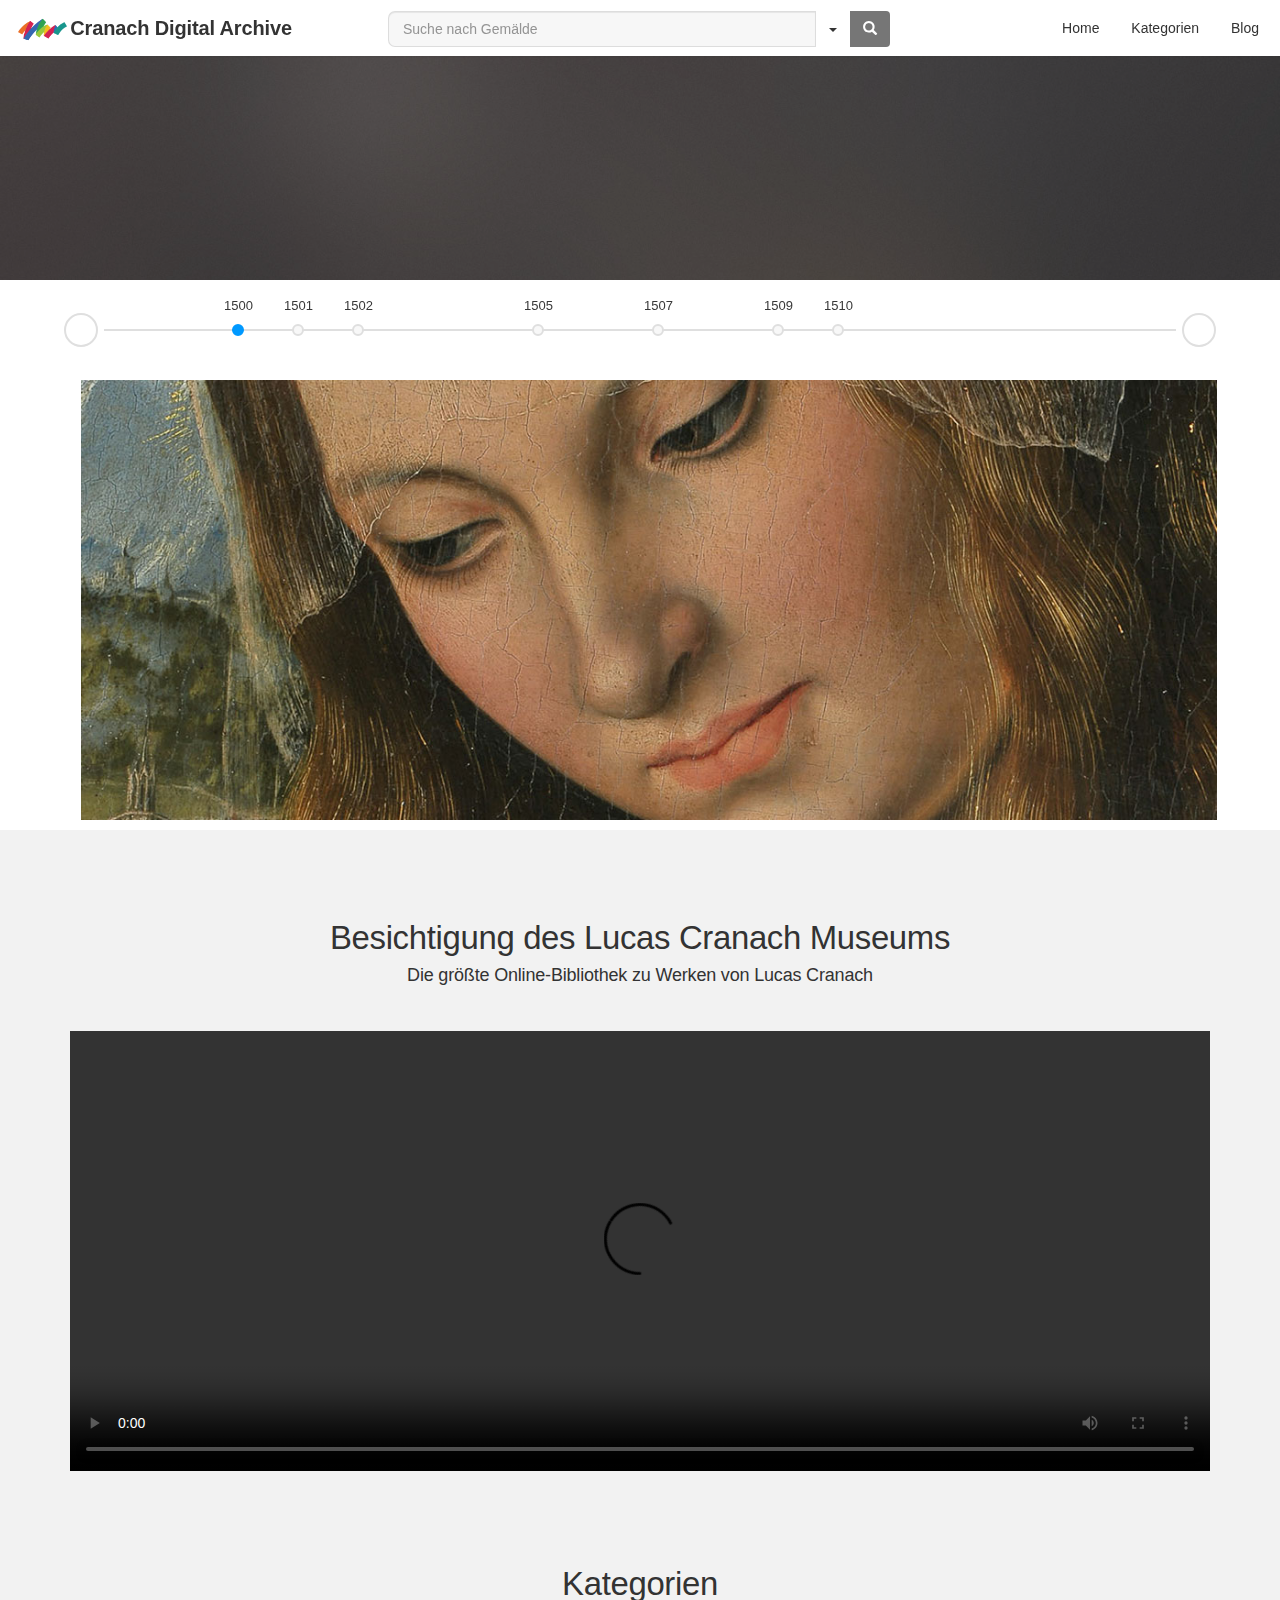
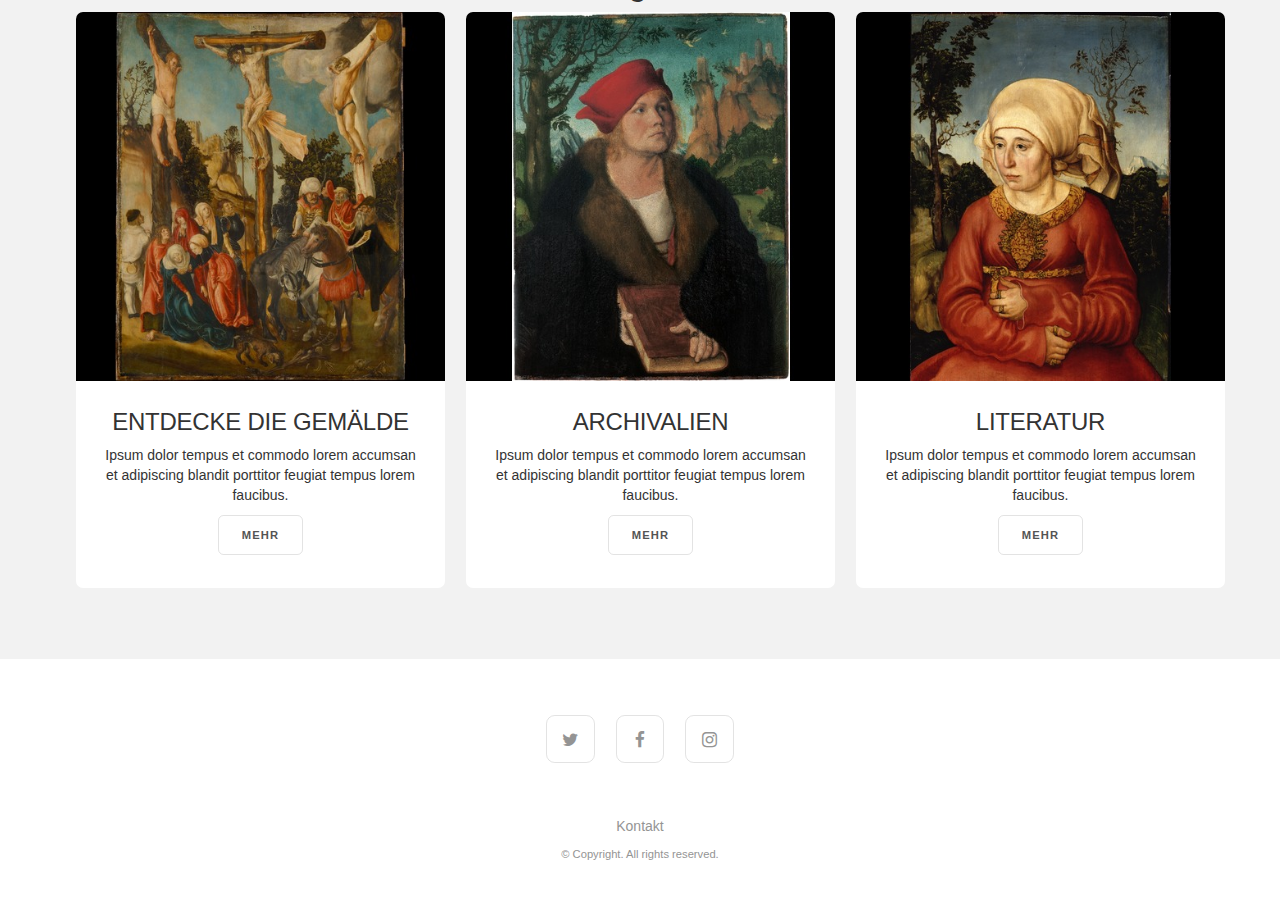
==== index.html @ 90b9a677 "fixed search" ====
<!DOCTYPE HTML>
<html>
	<head>
		<link rel="icon" href="images/favicon.ico">
		<title>'Lucas Cranach</title>
		<meta http-equiv="content-type" content="text/html; charset=utf-8" />
		<meta name="description" content="" />
		<meta name="keywords" content="" />
		<!--[if lte IE 8]><script src="css/ie/html5shiv.js"></script><![endif]-->
		<script src="js/jquery.min.js"></script>
		<script src="js/jquery.dropotron.min.js"></script>
		<script src="js/jquery.scrollgress.min.js"></script>
		<script src="js/jquery.scrolly.min.js"></script>
		<script src="js/jquery.slidertron.min.js"></script>
		<script src="js/skel.min.js"></script>
		<script src="js/skel-layers.min.js"></script>
		<script src="js/init.js"></script>
		<noscript>
			<link rel="stylesheet" href="css/skel.css" />
			<link rel="stylesheet" href="css/style.css" />
			<link rel="stylesheet" href="css/style-xlarge.css" />
		</noscript>
		<link rel="stylesheet" href="https://cdnjs.cloudflare.com/ajax/libs/font-awesome/4.7.0/css/font-awesome.min.css">
		<!--[if lte IE 9]><link rel="stylesheet" href="css/ie/v9.css" /><![endif]-->
		<!--[if lte IE 8]><link rel="stylesheet" href="css/ie/v8.css" /><![endif]-->

		<!-- STYLE Drop Down -->
		<link rel="stylesheet" type="text/css" href="https://maxcdn.bootstrapcdn.com/bootstrap/3.3.0/css/bootstrap.min.css">
		<script type="text/javascript" src="https://code.jquery.com/jquery-1.10.2.min.js"></script>
		<script src="https://maxcdn.bootstrapcdn.com/bootstrap/3.3.0/js/bootstrap.min.js" type="text/javascript"></script>
		<style type="text/css">
			.form-horizontal .form-group {
			    margin-right: -10px;
			    margin-left: -10px;
			}
			.btn-primary {
			    color: #fff;
			    background-color: #767676;
			    border-color: #636363;
			}
			.btn-primary:hover, .btn-primary:focus, .btn-primary.focus, .btn-primary:active, .btn-primary.active, .open>.dropdown-toggle.btn-primary {
			    color: #fff;
			    background-color: #595959;
			    border-color: #4a4a4a;
			}
			.btn {
			    display: inline-block;
			    padding: 7px 12px;
			    margin-bottom: 0;
			    font-size: 14px;
			    font-weight: 400;
			    line-height: 1.42857143;
			    text-align: center;
			    white-space: nowrap;
			    vertical-align: middle;
			    -ms-touch-action: manipulation;
			    touch-action: manipulation;
			    cursor: pointer;
			    -webkit-user-select: none;
			    -moz-user-select: none;
			    -ms-user-select: none;
			    user-select: none;
			    background-image: none;
			    border: 1px solid transparent;
			    border-radius: 4px;
			}
		</style>
		<!-- STYLE Drop Down -->
	</head>
	<body class="landing">

		<!-- Header -->
			<header id="header" class="alt skel-layers-fixed">

				<h1>
					<img src="images/android-chrome-192x192.png" style="width: 49px;margin-top: -4px;">
					<a href="index.html" style="font-size: 20px;font-weight: bold;font-family: inherit;">Cranach Digital Archive</a>
				</h1>
				<nav id="nav">
					<ul>
						<li><a href="index.html">Home</a></li>
						<li><a href="index.html#three">Kategorien</a></li>
						<li><a target="_blank" href="http://lucascranach.org/index.php/lucas-cranach">Blog</a></li>
					</ul>
				</nav>
				<div class="input-group" id="adv-search">
	                <input type="text" class="form-control" style="margin: 11px -2px;" placeholder="Suche nach Gemälde" />
	                <div class="input-group-btn">
	                    <div class="btn-group" role="group">
	                        <div class="dropdown dropdown-lg">
	                            <button type="button" class="btn btn-default dropdown-toggle" data-toggle="dropdown" aria-expanded="false"><span class="caret"></span></button>
	                            <div class="dropdown-menu dropdown-menu-right" role="menu">
	                            	<h4>Such Optionnen</h4>
	                            	<form class="form-horizontal" id="suche_option" role="form">
		                            	<div class="col-md-6">
			                                  <div class="form-group">
			                                    <label for="contain">Schlusselwörter</label>
			                                    <input class="form-control" id="keywords" type="text" style="border-radius: 0px;" />
			                                  </div>
			                                  <div class="form-group">
			                                    <label for="filter">Kunstler</label>
			                                    <select class="form-control" id="kunstler" style="border-radius: 0px;">
			                                    	<option value="none">-</option>
			                                        <option value="Lucas Cranach der Ältere">Lucas Cranach der Ältere</option>
			                                        <option value="Hans Cranach">Hans Cranach</option>
			                                        <option value="Lucas Cranach Der Jüngere">Lucas Cranach Der Jüngere</option>
			                                    </select>
			                                  </div>
			                                  <div class="form-group">
			                                    <label for="filter">Ort</label>
			                                    <select class="form-control" id="ort" style="border-radius: 0px;">
			                                    	<option value="none">-</option>
			                                        <option value="Winterthur">Winterthur</option>
			                                    </select>
			                                  </div>
		                            	</div>
		                            	<div class="col-md-6">
			                                  <div class="form-group">
			                                    <label for="filter">Art der Kunst</label>
			                                    <select class="form-control" id="art" style="border-radius: 0px;">
			                                    	<option value="none">-</option>
			                                        <option value="Gemälde">Gemälde</option>
			                                        <option value="Archivalien">Archivalien</option>
			                                    </select>
			                                  </div>
			                                  <div class="form-group">
			                                    <label for="filter">Datierung</label>
			                                    <select id="datierung" class="form-control" style="border-radius: 0px;">
			                                    	<option value="none">-</option>
			                                        <option value="1500">1500</option>
			                                        <option value="1501">1501</option>
			                                        <option value="1502">1502</option>
			                                        <option value="1505">1505</option>
			                                        <option value="1507">1507</option>
			                                        <option value="1507">1509</option>
			                                        <option value="1507">1510</option>
			                                        <option value="1507">1520</option>
			                                    </select>
			                                  </div>
			                                  <div class="form-group">
			                                    <label for="filter">Sortieren</label>
			                                    <select class="form-control" id="sortieren" style="border-radius: 0px;">
			                                    	<option value="none">-</option>
			                                        <option value="A-Z">A-Z</option>
			                                        <option value="Z-A">Z-A</option>
			                                    </select>
			                                  </div>
			                                  <button type="submit" class="btn btn-primary" style="float: right;">Suchen</button>
		                            	</div>
	                            	</form>
	                            </div>
	                        </div>
	                        <button type="button" onclick="search()"s class="btn btn-primary" style="height: 36.5px;margin: auto;"><span class="glyphicon glyphicon-search" aria-hidden="true"></span></button>
	                    </div>
	                </div>
	            </div>
			</header>

		<!-- Banner -->
			<section id="banner">
			</section>


			<section class="cd-horizontal-timeline">
				<div class="timeline">
					<div class="events-wrapper">
						<div class="events">
							<ol>
								<li><a href="#0" data-date="1/1/1500" class="selected">1500</a></li>
								<li><a href="#0" data-date="1/1/1501">1501</a></li>
								<li><a href="#0" data-date="1/1/1502">1502</a></li>
								<li><a href="#0" data-date="1/1/1505">1505</a></li>
								<li><a href="#0" data-date="1/1/1507">1507</a></li>
								<li><a href="#0" data-date="1/1/1509">1509</a></li>
								<li><a href="#0" data-date="1/1/1510">1510</a></li>
								<li><a href="#0" data-date="1/1/1520">1520</a></li>
								
								
							</ol>

							<span class="filling-line" aria-hidden="true"></span>
						</div> <!-- .events -->
					</div> <!-- .events-wrapper -->
						
					<ul class="cd-timeline-navigation">
						<li><a href="#0" class="prev inactive">Prev</a></li>
						<li><a href="#0" class="next">Next</a></li>
					</ul> <!-- .cd-timeline-navigation -->
				</div> <!-- .timeline -->

				<div class="events-content">
					<ol>
						<li class="selected" data-date="1/1/1500">
							<img src="images/s1.jpg">
						</li>

						<li data-date="1/1/1501">
							<img src="images/s2.jpg">
						</li>

						<li data-date="1/1/1502">
							<img src="images/s3.jpg">
						</li>

						<li data-date="1/1/1505">
							<img src="images/s4.jpg">
						</li>

						<li data-date="1/1/1507">
							<img src="images/s5.jpg">
						</li>

						<li data-date="1/1/1509">
							<img src="images/s6.jpg">
						</li>

						<li data-date="1/1/1510">
							<img src="images/s7.jpg">
						</li>

						<li data-date="1/1/1520">
							<img src="images/s2.jpg">
						</li>

						
					</ol>
				</div> <!-- .events-content -->
			</section>

		<!-- One -->
			<section id="one" class="wrapper style1">
				<div class="container">
					<header class="major">
						<h2>Besichtigung des Lucas Cranach Museums</h2>
						<h4 style="margin-bottom: 45px;">Die größte Online-Bibliothek zu Werken von Lucas Cranach</h4>
					</header>

					<video width="100%" height="440" controls>
					  <source src="http://lucascranach.org/application/files/5015/2207/5888/GLSD160501_001_CranachCDA_01S_MP4-low.mp4" type="video/mp4">
					Your browser does not support the video tag.
					</video>
				</div>
			</section>
			
		<!-- Three -->
			<section id="three" class="wrapper style1">
				<div class="container">
					<header class="major">
						<h2>Kategorien</h2>
					</header>
					<div class="row">
						<div class="4u 6u(2) 12u$(3)">
							<article class="box post">
								<a href="#" class="image fit"><img src="images/cranach-8.jpg" alt="" /></a>
								<h3>ENTDECKE DIE GEMÄLDE</h3>
								<p>Ipsum dolor tempus et commodo lorem accumsan et adipiscing blandit porttitor feugiat tempus lorem faucibus.</p>
								<ul class="actions">
									<li><a href="#" class="button">Mehr</a></li>
								</ul>
							</article>
						</div>
						<div class="4u 6u$(2) 12u$(3)">
							<article class="box post">
								<a href="#" class="image fit"><img src="images/cranach-6.jpg" alt="" /></a>
								<h3>ARCHIVALIEN</h3>
								<p>Ipsum dolor tempus et commodo lorem accumsan et adipiscing blandit porttitor feugiat tempus lorem faucibus.</p>
								<ul class="actions">
									<li><a href="#" class="button">Mehr</a></li>
								</ul>
							</article>
						</div>
						<div class="4u$ 6u(2) 12u$(3)">
							<article class="box post">
								<a href="#" class="image fit"><img src="images/cranach-9.jpg" alt="" /></a>
								<h3>LITERATUR</h3>
								<p>Ipsum dolor tempus et commodo lorem accumsan et adipiscing blandit porttitor feugiat tempus lorem faucibus.</p>
								<ul class="actions">
									<li><a href="#" class="button">Mehr</a></li>
								</ul>
							</article>
						</div>
					</div>
				</div>
			</section>

		<!-- Footer -->
			<footer id="footer">
				<ul class="icons">
					<li><a href="https://twitter.com/lucasCranach5/media" target="_blank"  class="icon fa-twitter"><span class="label">Twitter</span></a></li>
					<li><a href="https://www.facebook.com/Lucas-Cranach-49018502717/" target="_blank" class="icon fa-facebook"><span class="label">Facebook</span></a></li>
					<li><a href="https://www.instagram.com/explore/tags/lucascranach/" class="icon fa-instagram" target="_blank"><span class="label">Instagram</span></a></li>
				</ul>
				<ul class="menu">
					<li><a href="#">Kontakt</a></li>
				</ul>
				<span class="copyright">
					&copy; Copyright. All rights reserved.
				</span>
			</footer>

	</body>
	<script type="text/javascript" src="js/drop_down.js"></script>
	<script type="text/javascript">
		$( "#suche_option" ).submit(function( event ) {
		  var keywords = $("#keywords").val();
		  var kunstler = $('#kunstler').val();
		  var ort = $("#ort").val();
		  var art = $("#art").val();
		  var date = $("#datierung").val();
		  var sort = $("#sortieren").val();

		  if(keywords == "" && kunstler == "none" && ort == "none" && art  == "none" && date  == "none" && sort  == "none"){
		  	alert("Bitte geben Sie mindestens ein Kriterium für Ihre Suche an")
		  }else if(date  != "none"){
		  	document.location.href="/lucas_cranach_Projekt1/result.html?a="+date;
		  }else if(keywords != ""){
		  	document.location.href="/lucas_cranach_Projekt1/result.html?a=1505";
		  }else if(kunstler != "none"){
		  	document.location.href="/lucas_cranach_Projekt1/result.html?a=1502";
		  }else if(ort != "none"){
		  	document.location.href="/lucas_cranach_Projekt1/result.html?a=1510";
		  }else if(art != "none"){
		  	document.location.href="/lucas_cranach_Projekt1/result.html?a=1509";
		  }else if(sort != "none"){
		  	document.location.href="/lucas_cranach_Projekt1/result.html?a=1500";
		  }
		  console.log(keywords, kunstler, ort, art, date, sort)
		  
		  event.preventDefault();
		});
		function search(){
			console.log("search")
			document.location.href="/lucas_cranach_Projekt1/result.html?a=1505";
		}
	</script>
</html>
---- css/skel.css ----
/* Resets (http://meyerweb.com/eric/tools/css/reset/ | v2.0 | 20110126 | License: none (public domain)) */

	html,body,div,span,applet,object,iframe,h1,h2,h3,h4,h5,h6,p,blockquote,pre,a,abbr,acronym,address,big,cite,code,del,dfn,em,img,ins,kbd,q,s,samp,small,strike,strong,sub,sup,tt,var,b,u,i,center,dl,dt,dd,ol,ul,li,fieldset,form,label,legend,table,caption,tbody,tfoot,thead,tr,th,td,article,aside,canvas,details,embed,figure,figcaption,footer,header,hgroup,menu,nav,output,ruby,section,summary,time,mark,audio,video{margin:0;padding:0;border:0;font-size:100%;font:inherit;vertical-align:baseline;}article,aside,details,figcaption,figure,footer,header,hgroup,menu,nav,section{display:block;}body{line-height:1;}ol,ul{list-style:none;}blockquote,q{quotes:none;}blockquote:before,blockquote:after,q:before,q:after{content:'';content:none;}table{border-collapse:collapse;border-spacing:0;}body{-webkit-text-size-adjust:none}

/* Box Model */

	*, *:before, *:after {
		-moz-box-sizing: border-box;
		-webkit-box-sizing: border-box;
		box-sizing: border-box;
	}

/* Container */

	body {
		/* min-width: (containers) */
		min-width: 1200px;
	}

	.container {
		margin-left: auto;
		margin-right: auto;
		
		/* width: (containers) */
		width: 1200px;
	}

	/* Modifiers */

		/* 125% */
			.container.\31 25\25 {
				width: 100%;
				
				/* max-width: (containers * 1.25) */
				max-width: 1500px;

				/* min-width: (containers) */
				min-width: 1200px;
			}

		/* 75% */
			.container.\37 5\25 {
				
				/* width: (containers * 0.75) */
				width: 900px;

			}

		/* 50% */
			.container.\35 0\25 {
				
				/* width: (containers * 0.50) */
				width: 600px;

			}

		/* 25% */
			.container.\32 5\25 {
				
				/* width: (containers * 0.25) */
				width: 300px;

			}

/* Grid */

	.row {
		border-bottom: solid 1px transparent;
	}
	
	.row > * {
		float: left;
	}
	
	.row:after, .row:before {
		content: '';
		display: block;
		clear: both;
		height: 0;
	}
	
	.row.uniform > * > :first-child {
		margin-top: 0;
	}
	
	.row.uniform > * > :last-child {
		margin-bottom: 0;
	}

	/* Gutters */

		/* Normal */
		
			.row > * {
				/* padding: (gutters.horizontal) 0 0 (gutters.vertical) */
				padding: 0 0 0 2em;
			}

			.row {
				/* margin: -(gutters.horizontal) 0 0 -(gutters.vertical) */
				margin: 0 0 0 -2em;
			}
			
			.row.uniform > * {
				/* padding: (gutters.vertical) 0 0 (gutters.vertical) */
				padding: 2em 0 0 2em;
			}

			.row.uniform {
				/* margin: -(gutters.vertical) 0 0 -(gutters.vertical) */
				margin: -2em 0 0 -2em;
			}
			
		/* 200% */
		
			.row.\32 00\25 > * {
				/* padding: (gutters.horizontal) 0 0 (gutters.vertical) */
				padding: 0 0 0 4em;
			}

			.row.\32 00\25 {
				/* margin: -(gutters.horizontal) 0 0 -(gutters.vertical) */
				margin: 0 0 0 -4em;
			}

			.row.uniform.\32 00\25 > * {
				/* padding: (gutters.vertical) 0 0 (gutters.vertical) */
				padding: 4em 0 0 4em;
			}

			.row.uniform.\32 00\25 {
				/* margin: -(gutters.vertical) 0 0 -(gutters.vertical) */
				margin: -4em 0 0 -4em;
			}

		/* 150% */
		
			.row.\31 50\25 > * {
				/* padding: (gutters.horizontal) 0 0 (gutters.vertical) */
				padding: 0 0 0 1.5em;
			}

			.row.\31 50\25 {
				/* margin: -(gutters.horizontal) 0 0 -(gutters.vertical) */
				margin: 0 0 0 -1.5em;
			}

			.row.uniform.\31 50\25 > * {
				/* padding: (gutters.vertical) 0 0 (gutters.vertical) */
				padding: 1.5em 0 0 1.5em;
			}

			.row.uniform.\31 50\25 {
				/* margin: -(gutters.vertical) 0 0 -(gutters.vertical) */
				margin: -1.5em 0 0 -1.5em;
			}

		/* 50% */
		
			.row.\35 0\25 > * {
				/* padding: (gutters.horizontal) 0 0 (gutters.vertical) */
				padding: 0 0 0 1em;
			}

			.row.\35 0\25 {
				/* margin: -(gutters.horizontal) 0 0 -(gutters.vertical) */
				margin: 0 0 0 -1em;
			}

			.row.uniform.\35 0\25 > * {
				/* padding: (gutters.vertical) 0 0 (gutters.vertical) */
				padding: 1em 0 0 1em;
			}

			.row.uniform.\35 0\25 {
				/* margin: -(gutters.vertical) 0 0 -(gutters.vertical) */
				margin: -1em 0 0 -1em;
			}

		/* 25% */
		
			.row.\32 5\25 > * {
				/* padding: (gutters.horizontal) 0 0 (gutters.vertical) */
				padding: 0 0 0 0.5em;
			}

			.row.\32 5\25 {
				/* margin: -(gutters.horizontal) 0 0 -(gutters.vertical) */
				margin: 0 0 0 -0.5em;
			}

			.row.uniform.\32 5\25 > * {
				/* padding: (gutters.vertical) 0 0 (gutters.vertical) */
				padding: 0.5em 0 0 0.5em;
			}

			.row.uniform.\32 5\25 {
				/* margin: -(gutters.vertical) 0 0 -(gutters.vertical) */
				margin: -0.5em 0 0 -0.5em;
			}

		/* 0% */
		
			.row.\30 \25 > * {
				/* padding: (gutters.horizontal) 0 0 (gutters.vertical) */
				padding: 0;
			}

			.row.\30 \25 {
				/* margin: -(gutters.horizontal) 0 0 -(gutters.vertical) */
				margin: 0;
			}

	/* Cells */

		.\31 2u, .\31 2u\24, .\31 2u\28 1\29, .\31 2u\24\28 1\29 { width: 100%; clear: none; }
		.\31 1u, .\31 1u\24, .\31 1u\28 1\29, .\31 1u\24\28 1\29 { width: 91.6666666667%; clear: none; }
		.\31 0u, .\31 0u\24, .\31 0u\28 1\29, .\31 0u\24\28 1\29 { width: 83.3333333333%; clear: none; }
		.\39 u, .\39 u\24, .\39 u\28 1\29, .\39 u\24\28 1\29 { width: 75%; clear: none; }
		.\38 u, .\38 u\24, .\38 u\28 1\29, .\38 u\24\28 1\29 { width: 66.6666666667%; clear: none; }
		.\37 u, .\37 u\24, .\37 u\28 1\29, .\37 u\24\28 1\29 { width: 58.3333333333%; clear: none; }
		.\36 u, .\36 u\24, .\36 u\28 1\29, .\36 u\24\28 1\29 { width: 50%; clear: none; }
		.\35 u, .\35 u\24, .\35 u\28 1\29, .\35 u\24\28 1\29 { width: 41.6666666667%; clear: none; }
		.\34 u, .\34 u\24, .\34 u\28 1\29, .\34 u\24\28 1\29 { width: 33.3333333333%; clear: none; }
		.\33 u, .\33 u\24, .\33 u\28 1\29, .\33 u\24\28 1\29 { width: 25%; clear: none; }
		.\32 u, .\32 u\24, .\32 u\28 1\29, .\32 u\24\28 1\29 { width: 16.6666666667%; clear: none; }
		.\31 u, .\31 u\24, .\31 u\28 1\29, .\31 u\24\28 1\29 { width: 8.3333333333%; clear: none; }

		.\31 2u\24 + *, .\31 2u\24\28 1\29 + *,
		.\31 1u\24 + *, .\31 1u\24\28 1\29 + *,
		.\31 0u\24 + *, .\31 0u\24\28 1\29 + *,
		.\39 u\24 + *, .\39 u\24\28 1\29 + *,
		.\38 u\24 + *, .\38 u\24\28 1\29 + *,
		.\37 u\24 + *, .\37 u\24\28 1\29 + *,
		.\36 u\24 + *, .\36 u\24\28 1\29 + *,
		.\35 u\24 + *, .\35 u\24\28 1\29 + *,
		.\34 u\24 + *, .\34 u\24\28 1\29 + *,
		.\33 u\24 + *, .\33 u\24\28 1\29 + *,
		.\32 u\24 + *, .\32 u\24\28 1\29 + *,
		.\31 u\24  + *,  .\31 u\24\28 1\29 + * {
			clear: left;
		}
			
		.\-11u { margin-left: 91.6666666667% }
		.\-10u { margin-left: 83.3333333333% }
		.\-9u { margin-left: 75% }
		.\-8u { margin-left: 66.6666666667% }
		.\-7u { margin-left: 58.3333333333% }
		.\-6u { margin-left: 50% }
		.\-5u { margin-left: 41.6666666667% }
		.\-4u { margin-left: 33.3333333333% }
		.\-3u { margin-left: 25% }
		.\-2u { margin-left: 16.6666666667% }
		.\-1u { margin-left: 8.3333333333% }
---- css/style.css ----
@import url(font-awesome.min.css);
@import url("http://fonts.googleapis.com/css?family=Lato:300,700");

/*
	Drift by Pixelarity
	pixelarity.com @pixelarity
	License: pixelarity.com/license
*/

/* Basic */

	body {
		background: #fff;
	}

		body.is-loading * {
			-moz-animation: none !important;
			-webkit-animation: none !important;
			-o-animation: none !important;
			-ms-animation: none !important;
			animation: none !important;
			-moz-transition: none !important;
			-webkit-transition: none !important;
			-o-transition: none !important;
			-ms-transition: none !important;
			transition: none !important;
		}

	body, input, select, textarea {
		color: #646464;
		font-family: "Lato", Helvetica, sans-serif;
		font-size: 15pt;
		font-weight: 300;
		line-height: 1.75em;
	}

	a {
		-moz-transition: color 0.2s ease-in-out, border-color 0.2s ease-in-out;
		-webkit-transition: color 0.2s ease-in-out, border-color 0.2s ease-in-out;
		-o-transition: color 0.2s ease-in-out, border-color 0.2s ease-in-out;
		-ms-transition: color 0.2s ease-in-out, border-color 0.2s ease-in-out;
		transition: color 0.2s ease-in-out, border-color 0.2s ease-in-out;
		color: #e0555a;
		text-decoration: none;
	}

		a:hover {
			text-decoration: none;
			color: #e0555a !important;
			border-bottom-color: transparent;
		}

	strong, b {
		color: #545454;
		font-weight: 700;
	}

	em, i {
		font-style: italic;
	}

	p {
		margin: 0 0 2em 0;
	}

	h1, h2, h3, h4, h5, h6 {
		color: #545454;
		font-weight: 700;
		line-height: 1em;
		margin: 0 0 1em 0;
		letter-spacing: -0.01em;
	}

		h1 a, h2 a, h3 a, h4 a, h5 a, h6 a {
			color: inherit;
			text-decoration: none;
		}

	h2 {
		font-size: 1.75em;
		line-height: 1.5em;
	}

	h3 {
		font-size: 1.25em;
		line-height: 1.5em;
	}

	h4 {
		font-size: 1.1em;
		line-height: 1.5em;
	}

	h5 {
		font-size: 0.9em;
		line-height: 1.5em;
	}

	h6 {
		font-size: 0.7em;
		line-height: 1.5em;
	}

	sub {
		font-size: 0.8em;
		position: relative;
		top: 0.5em;
	}

	sup {
		font-size: 0.8em;
		position: relative;
		top: -0.5em;
	}

	hr {
		border: 0;
		border-bottom: solid 1px rgba(144, 144, 144, 0.25);
		margin: 2em 0;
	}

		hr.major {
			margin: 3em 0;
		}

	blockquote {
		border-left: solid 4px rgba(144, 144, 144, 0.25);
		font-style: italic;
		margin: 0 0 2em 0;
		padding: 0.5em 0 0.5em 2em;
	}

	code {
		background: rgba(144, 144, 144, 0.075);
		border-radius: 0.5em;
		border: solid 1px rgba(144, 144, 144, 0.25);
		font-family: "Courier New", monospace;
		font-size: 0.9em;
		margin: 0 0.25em;
		padding: 0.25em 0.65em;
	}

	pre {
		-webkit-overflow-scrolling: touch;
		font-family: "Courier New", monospace;
		font-size: 0.9em;
		margin: 0 0 2em 0;
	}

		pre code {
			display: block;
			line-height: 1.75em;
			padding: 1em 1.5em;
			overflow-x: auto;
		}

	.align-left {
		text-align: left;
	}

	.align-center {
		text-align: center;
	}

	.align-right {
		text-align: right;
	}

/* Section/Article */

	section.special, article.special {
		text-align: center;
	}

	header p {
		color: #949494;
		position: relative;
		margin: 0 0 1.5em 0;
	}

	header h2 + p {
		font-size: 1.25em;
		margin-top: -1em;
		line-height: 1.75em;
	}

	header h3 + p {
		font-size: 1.1em;
		margin-top: -0.85em;
		line-height: 1.5em;
	}

	header h4 + p,
	header h5 + p,
	header h6 + p {
		font-size: 0.9em;
		margin-top: -0.75em;
		line-height: 1.5em;
	}

	header.major {
		text-align: center;
	}

		header.major h2 {
			font-size: 2.35em;
		}

		header.major p {
			margin: -1em 0 3.5em 0;
		}

/* Form */

	form {
		margin: 0 0 2em 0;
	}

	label {
		color: #545454;
		display: block;
		font-size: 0.9em;
		font-weight: 700;
		margin: 0 0 1em 0;
	}

	input[type="text"],
	input[type="password"],
	input[type="email"],
	select,
	textarea {
		-moz-appearance: none;
		-webkit-appearance: none;
		-o-appearance: none;
		-ms-appearance: none;
		appearance: none;
		background: rgba(144, 144, 144, 0.075);
		border-radius: 0.5em;
		border: none;
		border: solid 1px rgba(144, 144, 144, 0.25);
		color: inherit;
		display: block;
		outline: 0;
		padding: 0 1em;
		text-decoration: none;
		width: 100%;
	}

		input[type="text"]:invalid,
		input[type="password"]:invalid,
		input[type="email"]:invalid,
		select:invalid,
		textarea:invalid {
			box-shadow: none;
		}

		input[type="text"]:focus,
		input[type="password"]:focus,
		input[type="email"]:focus,
		select:focus,
		textarea:focus {
			border-color: #e0555a;
			box-shadow: 0 0 0 1px #e0555a;
		}

	.select-wrapper {
		text-decoration: none;
		display: block;
		position: relative;
	}

		.select-wrapper:before {
			-moz-osx-font-smoothing: grayscale;
			-webkit-font-smoothing: antialiased;
			font-family: FontAwesome;
			font-style: normal;
			font-weight: normal;
			text-transform: none !important;
		}

		.select-wrapper:before {
			content: '\f078';
			color: rgba(144, 144, 144, 0.25);
			display: block;
			height: 2.75em;
			line-height: 2.75em;
			pointer-events: none;
			position: absolute;
			right: 0;
			text-align: center;
			top: 0;
			width: 2.75em;
		}

		.select-wrapper select::-ms-expand {
			display: none;
		}

	input[type="text"],
	input[type="password"],
	input[type="email"],
	select {
		height: 2.60em;
	}

	textarea {
		padding: 0.75em 1em;
	}

	input[type="checkbox"],
	input[type="radio"] {
		-moz-appearance: none;
		-webkit-appearance: none;
		-o-appearance: none;
		-ms-appearance: none;
		appearance: none;
		display: block;
		float: left;
		margin-right: -2em;
		opacity: 0;
		width: 1em;
		z-index: -1;
	}

		input[type="checkbox"] + label,
		input[type="radio"] + label {
			text-decoration: none;
			color: #646464;
			cursor: pointer;
			display: inline-block;
			font-size: 1em;
			font-weight: 300;
			padding-left: 2.4em;
			padding-right: 0.75em;
			position: relative;
		}

			input[type="checkbox"] + label:before,
			input[type="radio"] + label:before {
				-moz-osx-font-smoothing: grayscale;
				-webkit-font-smoothing: antialiased;
				font-family: FontAwesome;
				font-style: normal;
				font-weight: normal;
				text-transform: none !important;
			}

			input[type="checkbox"] + label:before,
			input[type="radio"] + label:before {
				background: rgba(144, 144, 144, 0.075);
				border-radius: 0.5em;
				border: solid 1px rgba(144, 144, 144, 0.25);
				content: '';
				display: inline-block;
				height: 1.65em;
				left: 0;
				line-height: 1.58125em;
				position: absolute;
				text-align: center;
				top: 0;
				width: 1.65em;
			}

		input[type="checkbox"]:checked + label:before,
		input[type="radio"]:checked + label:before {
			background: #494d53;
			border-color: #494d53;
			color: #ffffff;
			content: '\f00c';
		}

		input[type="checkbox"]:focus + label:before,
		input[type="radio"]:focus + label:before {
			border-color: #e0555a;
			box-shadow: 0 0 0 1px #e0555a;
		}

	input[type="checkbox"] + label:before {
		border-radius: 0.5em;
	}

	input[type="radio"] + label:before {
		border-radius: 100%;
	}

	::-webkit-input-placeholder {
		color: #949494 !important;
		opacity: 1.0;
	}

	:-moz-placeholder {
		color: #949494 !important;
		opacity: 1.0;
	}

	::-moz-placeholder {
		color: #949494 !important;
		opacity: 1.0;
	}

	:-ms-input-placeholder {
		color: #949494 !important;
		opacity: 1.0;
	}

	.formerize-placeholder {
		color: #949494 !important;
		opacity: 1.0;
	}

/* Box */

	.box {
		border-radius: 0.5em;
		border: solid 1px rgba(144, 144, 144, 0.25);
		margin-bottom: 2em;
		padding: 2em;
	}

		.box > :last-child,
		.box > :last-child > :last-child,
		.box > :last-child > :last-child > :last-child {
			margin-bottom: 0;
		}

		.box.alt {
			border: 0;
			border-radius: 0;
			padding: 0;
		}

		.box.post {
			margin-left: auto;
			margin-right: auto;
			text-align: center;
		}

			.box.post .image:first-child {
				border-bottom-left-radius: 0;
				border-bottom-right-radius: 0;
				margin: -2em 0 2em -2em;
				width: calc(100% + 4em);
			}

				.box.post .image:first-child img {
					border-bottom-left-radius: 0;
					border-bottom-right-radius: 0;
				}

/* Icon */

	.icon {
		text-decoration: none;
		border-bottom: none;
		position: relative;
	}

		.icon:before {
			-moz-osx-font-smoothing: grayscale;
			-webkit-font-smoothing: antialiased;
			font-family: FontAwesome;
			font-style: normal;
			font-weight: normal;
			text-transform: none !important;
		}

		.icon > .label {
			display: none;
		}

/* Image */

	.image {
		border-radius: 0.5em;
		border: 0;
		display: inline-block;
		position: relative;
	}

		.image img {
			position: relative;
			border-radius: 0.5em;
			display: block;
		}

		.image.left {
			float: left;
			padding: 0 1.5em 1em 0;
			top: 0.25em;
		}

		.image.right {
			float: right;
			padding: 0 0 1em 1.5em;
			top: 0.25em;
		}

		.image.left, .image.right {
			max-width: 40%;
		}

			.image.left img, .image.right img {
				width: 100%;
			}

		.image.fit {
			display: block;
			margin: 0 0 2em 0;
			width: 100%;
		}

			.image.fit img {
				display: block;
				width: 100%;
			}

/* List */

	ol {
		list-style: none;
		margin: 0 0 2em 0;
		padding-left: 1.25em;
	}

		ol li {
			padding-left: 0.25em;
		}

	ul {
		list-style: none;
		margin: 0 0 2em 0;
		padding-left: 1em;
	}

		ul li {
			padding-left: 0.5em;
		}

		ul.alt {
			list-style: none;
			padding-left: 0;
		}

			ul.alt li {
				border-top: solid 1px rgba(144, 144, 144, 0.25);
				padding: 0.5em 0;
			}

				ul.alt li:first-child {
					border-top: 0;
					padding-top: 0;
				}

		ul.icons {
			cursor: default;
			list-style: none;
			padding-left: 0;
		}

			ul.icons li {
				display: inline-block;
				padding: 0 1.25em 0 0;
			}

				ul.icons li:last-child {
					padding-right: 0 !important;
				}

				ul.icons li .icon {
					border-radius: 0.5em;
					border: solid 1px rgba(144, 144, 144, 0.25);
					color: #949494 !important;
					display: inline-block;
					font-size: 1.25em;
					height: 2.75em;
					line-height: 2.75em;
					text-align: center;
					width: 2.75em;
				}

				ul.icons li a.icon {
					-moz-transition: background-color 0.2s ease-in-out, color 0.2s ease-in-out;
					-webkit-transition: background-color 0.2s ease-in-out, color 0.2s ease-in-out;
					-o-transition: background-color 0.2s ease-in-out, color 0.2s ease-in-out;
					-ms-transition: background-color 0.2s ease-in-out, color 0.2s ease-in-out;
					transition: background-color 0.2s ease-in-out, color 0.2s ease-in-out;
				}

					ul.icons li a.icon:hover {
						background-color: rgba(144, 144, 144, 0.075);
					}

					ul.icons li a.icon:active {
						background-color: rgba(144, 144, 144, 0.2);
					}

		ul.actions {
			cursor: default;
			list-style: none;
			padding-left: 0;
		}

			ul.actions li {
				display: inline-block;
				padding: 0 1em 0 0;
				vertical-align: middle;
			}

				ul.actions li:last-child {
					padding-right: 0;
				}

			ul.actions.small li {
				padding: 0 0.5em 0 0;
			}

			ul.actions.vertical li {
				display: block;
				padding: 1em 0 0 0;
			}

				ul.actions.vertical li:first-child {
					padding-top: 0;
				}

				ul.actions.vertical li > * {
					margin-bottom: 0;
				}

			ul.actions.vertical.small li {
				padding: 0.5em 0 0 0;
			}

				ul.actions.vertical.small li:first-child {
					padding-top: 0;
				}

			ul.actions.fit {
				display: table;
				margin-left: -1em;
				padding: 0;
				table-layout: fixed;
				width: calc(100% + 1em);
			}

				ul.actions.fit li {
					display: table-cell;
					padding: 0 0 0 1em;
				}

					ul.actions.fit li > * {
						margin-bottom: 0;
					}

				ul.actions.fit.small {
					margin-left: -0.5em;
					width: calc(100% + 0.5em);
				}

					ul.actions.fit.small li {
						padding: 0 0 0 0.5em;
					}

		ul.menu {
			line-height: 1em;
			list-style: none;
			padding: 0;
		}

			ul.menu li {
				border-left: solid 1px rgba(144, 144, 144, 0.25);
				display: inline-block;
				margin-left: 1em;
				padding-left: 1em;
			}

				ul.menu li:first-child {
					border-left: 0;
					margin-left: 0;
					padding-left: 0;
				}

	dl {
		margin: 0 0 2em 0;
	}

/* Table */

	.table-wrapper {
		-webkit-overflow-scrolling: touch;
		overflow-x: auto;
	}

	table {
		margin: 0 0 2em 0;
		width: 100%;
	}

		table tbody tr {
			border: solid 1px rgba(144, 144, 144, 0.25);
			border-left: 0;
			border-right: 0;
		}

			table tbody tr:nth-child(2n + 1) {
				background-color: rgba(144, 144, 144, 0.075);
			}

		table td {
			padding: 0.75em 0.75em;
		}

		table th {
			color: #545454;
			font-size: 0.9em;
			font-weight: 700;
			padding: 0 0.75em 0.75em 0.75em;
			text-align: left;
		}

		table thead {
			border-bottom: solid 2px rgba(144, 144, 144, 0.25);
		}

		table tfoot {
			border-top: solid 2px rgba(144, 144, 144, 0.25);
		}

		table.alt {
			border-collapse: separate;
		}

			table.alt tbody tr td {
				border: solid 1px rgba(144, 144, 144, 0.25);
				border-left-width: 0;
				border-top-width: 0;
			}

				table.alt tbody tr td:first-child {
					border-left-width: 1px;
				}

			table.alt tbody tr:first-child td {
				border-top-width: 1px;
			}

			table.alt thead {
				border-bottom: 0;
			}

			table.alt tfoot {
				border-top: 0;
			}

/* Button */

	input[type="submit"],
	input[type="reset"],
	input[type="button"],
	.button {
		-moz-appearance: none;
		-webkit-appearance: none;
		-o-appearance: none;
		-ms-appearance: none;
		appearance: none;
		-moz-transition: background-color 0.2s ease-in-out, color 0.2s ease-in-out;
		-webkit-transition: background-color 0.2s ease-in-out, color 0.2s ease-in-out;
		-o-transition: background-color 0.2s ease-in-out, color 0.2s ease-in-out;
		-ms-transition: background-color 0.2s ease-in-out, color 0.2s ease-in-out;
		transition: background-color 0.2s ease-in-out, color 0.2s ease-in-out;
		background-color: transparent;
		border-radius: 0.5em;
		border: solid 1px rgba(144, 144, 144, 0.25) !important;
		color: #545454 !important;
		cursor: pointer;
		display: inline-block;
		font-size: 0.8em;
		font-weight: 700;
		height: 3.5em;
		letter-spacing: 0.1em;
		line-height: 3.5em;
		overflow: hidden;
		padding: 0 2em;
		text-align: center;
		text-decoration: none;
		text-overflow: ellipsis;
		text-transform: uppercase;
		white-space: nowrap;
	}

		input[type="submit"]:hover,
		input[type="reset"]:hover,
		input[type="button"]:hover,
		.button:hover {
			background-color: rgba(144, 144, 144, 0.075);
			color: #545454 !important;
		}

		input[type="submit"]:active,
		input[type="reset"]:active,
		input[type="button"]:active,
		.button:active {
			background-color: rgba(144, 144, 144, 0.2);
		}

		input[type="submit"].icon,
		input[type="reset"].icon,
		input[type="button"].icon,
		.button.icon {
			padding-left: 1.35em;
		}

			input[type="submit"].icon:before,
			input[type="reset"].icon:before,
			input[type="button"].icon:before,
			.button.icon:before {
				margin-right: 0.5em;
			}

		input[type="submit"].fit,
		input[type="reset"].fit,
		input[type="button"].fit,
		.button.fit {
			display: block;
			margin: 0 0 1em 0;
			width: 100%;
		}

		input[type="submit"].small,
		input[type="reset"].small,
		input[type="button"].small,
		.button.small {
			font-size: 0.8em;
		}

		input[type="submit"].big,
		input[type="reset"].big,
		input[type="button"].big,
		.button.big {
			font-size: 1em;
			height: 3.5em;
			line-height: 3.5em;
			padding: 0 2.25em;
		}

		input[type="submit"].special,
		input[type="reset"].special,
		input[type="button"].special,
		.button.special {
			background-color: #e0555a;
			color: #ffffff !important;
		}

			input[type="submit"].special:hover,
			input[type="reset"].special:hover,
			input[type="button"].special:hover,
			.button.special:hover {
				background-color: #E46B6F;
			}

			input[type="submit"].special:active,
			input[type="reset"].special:active,
			input[type="button"].special:active,
			.button.special:active {
				background-color: #DC3F45;
			}

		input[type="submit"].disabled, input[type="submit"]:disabled,
		input[type="reset"].disabled,
		input[type="reset"]:disabled,
		input[type="button"].disabled,
		input[type="button"]:disabled,
		.button.disabled,
		.button:disabled {
			background-color: #646464 !important;
			box-shadow: inset 0 -0.15em 0 0 rgba(0, 0, 0, 0.15);
			color: #fff !important;
			cursor: default;
			opacity: 0.25;
		}

/* Feature */

	.feature {
		text-decoration: none;
		padding-left: 6.5em;
		position: relative;
		text-align: left;
	}

		.feature:before {
			-moz-osx-font-smoothing: grayscale;
			-webkit-font-smoothing: antialiased;
			font-family: FontAwesome;
			font-style: normal;
			font-weight: normal;
			text-transform: none !important;
		}

		.feature:before {
			border-radius: 0.5em;
			border: solid 1px rgba(144, 144, 144, 0.25);
			color: #e0555a;
			display: inline-block;
			font-size: 2.25em;
			height: 2em;
			left: 0;
			line-height: 2em;
			position: absolute;
			text-align: center;
			top: 0;
			width: 2em;
		}

		.feature h3 {
			margin: 0 0 0.7em 0;
		}

/* Slider */

	.slider {
		position: relative;
	}

		.slider .viewer {
			position: relative;
			border-radius: 0.5em;
			border: solid 1.5em #fff;
			height: 20em;
			margin: 0 auto;
			overflow: hidden;
			width: 80%;
		}

		.slider .slide img {
			border-radius: 0.375em;
			display: block;
			width: 100%;
		}

		.slider .nav-next,
		.slider .nav-previous {
			text-decoration: none;
			background: #fff;
			border-radius: 100%;
			color: #ddd;
			cursor: pointer;
			display: block;
			font-size: 3em;
			height: 1.25em;
			line-height: 1.15em;
			margin-top: -0.5em;
			position: absolute;
			text-align: center;
			top: 50%;
			width: 1.25em;
		}

			.slider .nav-next:before,
			.slider .nav-previous:before {
				-moz-osx-font-smoothing: grayscale;
				-webkit-font-smoothing: antialiased;
				font-family: FontAwesome;
				font-style: normal;
				font-weight: normal;
				text-transform: none !important;
			}

			.slider .nav-next:before,
			.slider .nav-previous:before {
				position: relative;
			}

		.slider .nav-next {
			right: 0;
		}

			.slider .nav-next:before {
				content: '\f105';
				right: -0.05em;
			}

		.slider .nav-previous {
			left: 0;
		}

			.slider .nav-previous:before {
				content: '\f104';
				left: -0.05em;
			}

/* Wrapper */

	.wrapper {
		padding: 5em 0 3em 0;
	}

		.wrapper.style1 {
			background: #f2f2f2;
		}

			.wrapper.style1 .box {
				background: #ffffff;
				border: 0;
			}

		.wrapper.style2 {
			background: #ffffff;
		}

		.wrapper.style3 {
			background: #e0555a;
			color: #d1f2f5;
		}

			.wrapper.style3 h1, .wrapper.style3 h2, .wrapper.style3 h3, .wrapper.style3 h4, .wrapper.style3 h5, .wrapper.style3 h6 {
				color: #ffffff;
			}

			.wrapper.style3 header p {
				color: #b5ebef;
			}

			.wrapper.style3 .button {
				border-color: white !important;
				color: #ffffff !important;
			}

				.wrapper.style3 .button:hover {
					background-color: rgba(255, 255, 255, 0.075);
				}

				.wrapper.style3 .button:active {
					background-color: rgba(255, 255, 255, 0.2);
				}

/* Header */

	#skel-layers-wrapper {
		padding-top: 3em;
	}

	body.landing #skel-layers-wrapper {
		padding-top: 0;
	}
	@-moz-keyframes reveal-header { 0% { top: -5em; } 100% { top: 0; } }
	@-webkit-keyframes reveal-header { 0% { top: -5em; } 100% { top: 0; } }
	@-o-keyframes reveal-header { 0% { top: -5em; } 100% { top: 0; } }
	@-ms-keyframes reveal-header { 0% { top: -5em; } 100% { top: 0; } }
	@keyframes reveal-header { 0% { top: -5em; } 100% { top: 0; } }

	#header {
		background-color: #fff;
		box-shadow: 0 1px 2px 0 rgba(0, 0, 0, 0.05);
		color: inherit;
		cursor: default;
		height: 4em;
		left: 0;
		line-height: 4em;
		position: fixed;
		top: 0;
		width: 100%;
		z-index: 10000;
	}

		#header.reveal {
			-moz-animation: reveal-header 0.5s;
			-webkit-animation: reveal-header 0.5s;
			-o-animation: reveal-header 0.5s;
			-ms-animation: reveal-header 0.5s;
			animation: reveal-header 0.5s;
		}

		/*#header.alt {
			-moz-animation: none;
			-webkit-animation: none;
			-o-animation: none;
			-ms-animation: none;
			animation: none;
			background-color: transparent;
			box-shadow: none;
			color: #fff;
		}*/

		#header h1 {
			color: inherit;
			font-size: 1em;
			height: inherit;
			left: 1.25em;
			line-height: inherit;
			margin: 0;
			padding: 0;
			position: absolute;
			top: 0;
		}

			#header h1 span {
				font-weight: 300;
			}

			#header h1 a {
				border: 0;
			}

		#header nav {
			height: inherit;
			line-height: inherit;
			position: absolute;
			right: 1.5em;
			top: 0;
			vertical-align: middle;
		}

			#header nav > ul {
				list-style: none;
				margin: 0;
				padding-left: 0;
			}

				#header nav > ul > li {
					border-radius: 0.5em;
					display: inline-block;
					margin-left: 2em;
					padding-left: 0;
				}

					#header nav > ul > li a {
						border: 0;
						color: inherit;
						display: inline-block;
						text-decoration: none;
					}

						#header nav > ul > li a.icon:before {
							margin-right: 0.5em;
						}

					#header nav > ul > li:first-child {
						margin-left: 0;
					}

					#header nav > ul > li .button {
						height: 2.25em;
						line-height: 2.25em;
						margin-bottom: 0;
						padding: 0 1em;
						position: relative;
						top: -0.075em;
						vertical-align: middle;
					}

					#header nav > ul > li > ul {
						display: none;
					}

		#header .container {
			position: relative;
		}

			#header .container h1 {
				left: 0;
			}

			#header .container nav {
				right: 0;
			}

	.dropotron {
		background: #fff;
		border-radius: 0.5em;
		box-shadow: 0 0 3px 1px rgba(0, 0, 0, 0.05);
		list-style: none;
		margin-top: -0.75em;
		min-width: 10em;
		padding: 0.75em 0;
	}

		.dropotron li {
			padding: 0;
		}

			.dropotron li a {
				-moz-transition: none !important;
				-webkit-transition: none !important;
				-o-transition: none !important;
				-ms-transition: none !important;
				transition: none !important;
				border: 0;
				box-shadow: inset 0 1px 0 0 rgba(144, 144, 144, 0.2);
				color: inherit;
				display: block;
				line-height: 2.25em;
				padding: 0 1em;
			}

			.dropotron li:first-child > a {
				box-shadow: none;
			}

			.dropotron li.active > a, .dropotron li:hover > a {
				background: #e0555a;
				color: #ffffff !important;
			}

		.dropotron.level-0 {
			font-size: 0.9em;
			margin-top: 1em;
		}

			.dropotron.level-0:before {
				-moz-transform: rotate(45deg);
				-webkit-transform: rotate(45deg);
				-o-transform: rotate(45deg);
				-ms-transform: rotate(45deg);
				transform: rotate(45deg);
				background: #fff;
				content: '';
				display: block;
				height: 0.75em;
				position: absolute;
				right: 1.5em;
				top: -0.375em;
				width: 0.75em;
				box-shadow: inset 1px 1px 0 0 rgba(0, 0, 0, 0.075);
				box-shadow: -1px -1px 2px 0 rgba(0, 0, 0, 0.05);
			}

/* Banner */

	#banner {
		background-attachment: scroll,						fixed;
		background-color: #494d53;
		background-image: url("images/overlay.png"), url("../images/banner.jpg");
		background-position: top left,					center center;
		background-repeat: repeat,						no-repeat;
		background-size: auto,						cover;
		color: #d1d2d4;
		padding: 1.5em 0;
		position: relative;
		text-align: center;
	}

		#banner:after {
			-moz-transition: opacity 2s ease-in-out;
			-webkit-transition: opacity 2s ease-in-out;
			-o-transition: opacity 2s ease-in-out;
			-ms-transition: opacity 2s ease-in-out;
			transition: opacity 2s ease-in-out;
			background: #3d4045;
			content: '';
			height: 100%;
			left: 0;
			opacity: 0;
			position: absolute;
			top: 0;
			width: 100%;
			z-index: 1;
		}

		#banner :last-child {
			margin-bottom: 0;
		}

		#banner h1, #banner h2, #banner h3, #banner h4, #banner h5, #banner h6 {
			color: #ffffff;
		}

		#banner .inner {
			position: relative;
			z-index: 2;
		}

		#banner .button {
			border-color: white !important;
			color: #ffffff !important;
		}

			#banner .button:hover {
				background-color: rgba(255, 255, 255, 0.075);
			}

			#banner .button:active {
				background-color: rgba(255, 255, 255, 0.2);
			}

		#banner h2 {
			font-size: 3.25em;
			line-height: 1.25em;
			margin: 0 0 0.5em 0;
			padding: 0;
		}

		#banner p {
			font-size: 1.5em;
			margin-bottom: 1.75em;
		}

	body.is-loading #banner:after {
		opacity: 1.0;
	}

/* One */

	#one {
		padding-bottom: 0;
	}

		#one .slider .viewer {
			border-bottom-left-radius: 0;
			border-bottom-right-radius: 0;
			border-bottom: 0;
		}

		#one .slider .slide img {
			border-bottom-left-radius: 0;
			border-bottom-right-radius: 0;
		}

/* Main */

	#main > .container {
		position: relative;
		background: #ffffff;
		border-radius: 0.5em;
		margin-bottom: 2em;
		padding: 3em;
	}

		#main > .container > :last-child,
		#main > .container > :last-child > :last-child,
		#main > .container > :last-child > :last-child > :last-child {
			margin-bottom: 0;
		}

/* CTA */

	#cta {
		padding: 4em 0;
		text-align: center;
		vertical-align: middle;
	}

		#cta h2 {
			display: inline-block;
			margin: 0 1em 0 0;
			vertical-align: middle;
		}

		#cta .actions {
			display: inline-block;
			margin: 0;
		}

/* Footer */

	#footer {
		color: #949494;
		padding: 4em 0;
		text-align: center;
	}

		#footer .icons {
			margin: 0 0 4em 0;
		}

		#footer .menu a {
			color: inherit;
		}

		#footer .copyright {
			font-size: 0.8em;
		}


	
@import url(https://fonts.googleapis.com/css?family=Source+Sans+Pro);
*, *::after, *::before {
  box-sizing: border-box;
}

html {
  font-size: 62.5%;
}

body {
  font-size: 1.6rem;
  font-family: "Source Sans Pro", sans-serif;
  color: #383838;
  background-color: #f8f8f8;
}

a {
  color: #0099ff;
  text-decoration: none;
}

/* -------------------------------- 

Main Components 

-------------------------------- */
.cd-horizontal-timeline {
  opacity: 0;
  margin: 2em auto;
  -webkit-transition: opacity 0.2s;
  -moz-transition: opacity 0.2s;
  transition: opacity 0.2s;
}
.cd-horizontal-timeline::before {
  /* never visible - this is used in jQuery to check the current MQ */
  content: 'mobile';
  display: none;
}
.cd-horizontal-timeline.loaded {
  /* show the timeline after events position has been set (using JavaScript) */
  opacity: 1;
}
.cd-horizontal-timeline .timeline {
    position: relative;
    height: 100px;
    width: 90%;
    margin: 0 auto;
}
.cd-horizontal-timeline .events-wrapper {
  position: relative;
  height: 100%;
  margin: 0 40px;
  overflow: hidden;
}
.cd-horizontal-timeline .events-wrapper::after, .cd-horizontal-timeline .events-wrapper::before {
  /* these are used to create a shadow effect at the sides of the timeline */
  content: '';
  position: absolute;
  z-index: 2;
  top: 0;
  height: 100%;
  width: 20px;
}
.cd-horizontal-timeline .events-wrapper::before {
  left: 0;
}
.cd-horizontal-timeline .events-wrapper::after {
  right: 0;
}
.cd-horizontal-timeline .events {
  /* this is the grey line/timeline */
  position: absolute;
  z-index: 1;
  left: 0;
  top: 49px;
  height: 2px;
  /* width will be set using JavaScript */
  background: #dfdfdf;
  -webkit-transition: -webkit-transform 0.4s;
  -moz-transition: -moz-transform 0.4s;
  transition: transform 0.4s;
}
.cd-horizontal-timeline .filling-line {
  /* this is used to create the green line filling the timeline */
  position: absolute;
  z-index: 1;
  left: 0;
  top: 0;
  height: 100%;
  width: 100%;
  background-color: #0099ff;
  -webkit-transform: scaleX(0);
  -moz-transform: scaleX(0);
  -ms-transform: scaleX(0);
  -o-transform: scaleX(0);
  transform: scaleX(0);
  -webkit-transform-origin: left center;
  -moz-transform-origin: left center;
  -ms-transform-origin: left center;
  -o-transform-origin: left center;
  transform-origin: left center;
  -webkit-transition: -webkit-transform 0.3s;
  -moz-transition: -moz-transform 0.3s;
  transition: transform 0.3s;
}
.cd-horizontal-timeline .events a {
  position: absolute;
  bottom: 0;
  z-index: 2;
  text-align: center;
  font-size: 1.3rem;
  padding-bottom: 15px;
  color: #383838;
  /* fix bug on Safari - text flickering while timeline translates */
  -webkit-transform: translateZ(0);
  -moz-transform: translateZ(0);
  -ms-transform: translateZ(0);
  -o-transform: translateZ(0);
  transform: translateZ(0);
}
.cd-horizontal-timeline .events a::after {
  /* this is used to create the event spot */
  content: '';
  position: absolute;
  left: 50%;
  right: auto;
  -webkit-transform: translateX(-50%);
  -moz-transform: translateX(-50%);
  -ms-transform: translateX(-50%);
  -o-transform: translateX(-50%);
  transform: translateX(-50%);
  bottom: -5px;
  height: 12px;
  width: 12px;
  border-radius: 50%;
  border: 2px solid #dfdfdf;
  background-color: #f8f8f8;
  -webkit-transition: background-color 0.3s, border-color 0.3s;
  -moz-transition: background-color 0.3s, border-color 0.3s;
  transition: background-color 0.3s, border-color 0.3s;
}
.no-touch .cd-horizontal-timeline .events a:hover::after {
  background-color:#0099ff;
  border-color: #0099ff;
}
.cd-horizontal-timeline .events a.selected {
  pointer-events: painted;
}
.cd-horizontal-timeline .events a.selected::after {
  background-color: #0099ff;
  border-color: #0099ff;
}
.cd-horizontal-timeline .events a.older-event::after {
  border-color: #0099ff;
}
@media only screen and (min-width: 1100px) {
  .cd-horizontal-timeline {
    margin: 0em auto;
  }
  .cd-horizontal-timeline::before {
    /* never visible - this is used in jQuery to check the current MQ */
    content: 'desktop';
  }
}

.cd-timeline-navigation a {
  /* these are the left/right arrows to navigate the timeline */
  position: absolute;
  z-index: 1;
  top: 50%;
  bottom: auto;
  -webkit-transform: translateY(-50%);
  -moz-transform: translateY(-50%);
  -ms-transform: translateY(-50%);
  -o-transform: translateY(-50%);
  transform: translateY(-50%);
  height: 34px;
  width: 34px;
  border-radius: 50%;
  border: 2px solid #dfdfdf;
  /* replace text with an icon */
  overflow: hidden;
  color: transparent;
  text-indent: 100%;
  white-space: nowrap;
  -webkit-transition: border-color 0.3s;
  -moz-transition: border-color 0.3s;
  transition: border-color 0.3s;
}
.cd-timeline-navigation a::after {
  /* arrow icon */
  content: '';
  position: absolute;
  height: 16px;
  width: 16px;
  left: 50%;
  top: 50%;
  bottom: auto;
  right: auto;
  -webkit-transform: translateX(-50%) translateY(-50%);
  -moz-transform: translateX(-50%) translateY(-50%);
  -ms-transform: translateX(-50%) translateY(-50%);
  -o-transform: translateX(-50%) translateY(-50%);
  transform: translateX(-50%) translateY(-50%);
  background: url(../img/cd-arrow.svg) no-repeat 0 0;
}
.cd-timeline-navigation a.prev {
  left: 0;
  -webkit-transform: translateY(-50%) rotate(180deg);
  -moz-transform: translateY(-50%) rotate(180deg);
  -ms-transform: translateY(-50%) rotate(180deg);
  -o-transform: translateY(-50%) rotate(180deg);
  transform: translateY(-50%) rotate(180deg);
}
.cd-timeline-navigation a.next {
  right: 0;
}
.no-touch .cd-timeline-navigation a:hover {
  border-color: #0099ff;
}
.cd-timeline-navigation a.inactive {
  cursor: not-allowed;
}
.cd-timeline-navigation a.inactive::after {
  background-position: 0 -16px;
}
.no-touch .cd-timeline-navigation a.inactive:hover {
  border-color: #dfdfdf;
}

.cd-horizontal-timeline .events-content {
  position: relative;
  width: 100%;
  margin: 0em 0;
  overflow: hidden;
  -webkit-transition: height 0.4s;
  -moz-transition: height 0.4s;
  transition: height 0.4s;
}
.cd-horizontal-timeline .events-content li {
  position: absolute;
  z-index: 1;
  width: 100%;
  left: 0;
  top: 0;
  -webkit-transform: translateX(-100%);
  -moz-transform: translateX(-100%);
  -ms-transform: translateX(-100%);
  -o-transform: translateX(-100%);
  transform: translateX(-100%);
  padding: 0 5%;
  opacity: 0;
  -webkit-animation-duration: 0.4s;
  -moz-animation-duration: 0.4s;
  animation-duration: 0.4s;
  -webkit-animation-timing-function: ease-in-out;
  -moz-animation-timing-function: ease-in-out;
  animation-timing-function: ease-in-out;
}
.cd-horizontal-timeline .events-content li.selected {
  /* visible event content */
  position: relative;
  z-index: 2;
  opacity: 1;
  -webkit-transform: translateX(0);
  -moz-transform: translateX(0);
  -ms-transform: translateX(0);
  -o-transform: translateX(0);
  transform: translateX(0);
}
.cd-horizontal-timeline .events-content li.enter-right, .cd-horizontal-timeline .events-content li.leave-right {
  -webkit-animation-name: cd-enter-right;
  -moz-animation-name: cd-enter-right;
  animation-name: cd-enter-right;
}
.cd-horizontal-timeline .events-content li.enter-left, .cd-horizontal-timeline .events-content li.leave-left {
  -webkit-animation-name: cd-enter-left;
  -moz-animation-name: cd-enter-left;
  animation-name: cd-enter-left;
}
.cd-horizontal-timeline .events-content li.leave-right, .cd-horizontal-timeline .events-content li.leave-left {
  -webkit-animation-direction: reverse;
  -moz-animation-direction: reverse;
  animation-direction: reverse;
}
.cd-horizontal-timeline .events-content li > * {
	width: 100%;
    vertical-align: middle;
    padding: 0px 0px;
}
}
.cd-horizontal-timeline .events-content h2 {
  font-weight: bold;
  font-size: 2.6rem;
  font-family: "Playfair Display", serif;
  font-weight: 700;
  line-height: 1.2;
}
.cd-horizontal-timeline .events-content em {
  display: block;
  font-style: italic;
  margin: 10px auto;
}
.cd-horizontal-timeline .events-content em::before {
  content: '- ';
}
.cd-horizontal-timeline .events-content p {
  font-size: 1.4rem;
  color: #959595;
}
.cd-horizontal-timeline .events-content em, .cd-horizontal-timeline .events-content p {
  line-height: 1.6;
}
@media only screen and (min-width: 768px) {
  .cd-horizontal-timeline .events-content h2 {
    font-size: 7rem;
  }
  .cd-horizontal-timeline .events-content em {
    font-size: 2rem;
  }
  .cd-horizontal-timeline .events-content p {
    font-size: 1.8rem;
  }
}

@-webkit-keyframes cd-enter-right {
  0% {
    opacity: 0;
    -webkit-transform: translateX(100%);
  }
  100% {
    opacity: 1;
    -webkit-transform: translateX(0%);
  }
}
@-moz-keyframes cd-enter-right {
  0% {
    opacity: 0;
    -moz-transform: translateX(100%);
  }
  100% {
    opacity: 1;
    -moz-transform: translateX(0%);
  }
}
@keyframes cd-enter-right {
  0% {
    opacity: 0;
    -webkit-transform: translateX(100%);
    -moz-transform: translateX(100%);
    -ms-transform: translateX(100%);
    -o-transform: translateX(100%);
    transform: translateX(100%);
  }
  100% {
    opacity: 1;
    -webkit-transform: translateX(0%);
    -moz-transform: translateX(0%);
    -ms-transform: translateX(0%);
    -o-transform: translateX(0%);
    transform: translateX(0%);
  }
}
@-webkit-keyframes cd-enter-left {
  0% {
    opacity: 0;
    -webkit-transform: translateX(-100%);
  }
  100% {
    opacity: 1;
    -webkit-transform: translateX(0%);
  }
}
@-moz-keyframes cd-enter-left {
  0% {
    opacity: 0;
    -moz-transform: translateX(-100%);
  }
  100% {
    opacity: 1;
    -moz-transform: translateX(0%);
  }
}
@keyframes cd-enter-left {
  0% {
    opacity: 0;
    -webkit-transform: translateX(-100%);
    -moz-transform: translateX(-100%);
    -ms-transform: translateX(-100%);
    -o-transform: translateX(-100%);
    transform: translateX(-100%);
  }
  100% {
    opacity: 1;
    -webkit-transform: translateX(0%);
    -moz-transform: translateX(0%);
    -ms-transform: translateX(0%);
    -o-transform: translateX(0%);
    transform: translateX(0%);
  }
}
/*Drop Down*/
.dropdown.dropdown-lg .dropdown-menu {
    margin-top: -1px;
    padding: 6px 20px;
}
.input-group-btn .btn-group {
    display: flex !important;
}
.btn-group .btn {
    border-radius: 0;
    margin-left: -1px;
}
.btn-group .btn:last-child {
    border-top-right-radius: 4px;
    border-bottom-right-radius: 4px;
}
.btn-group .form-horizontal .btn[type="submit"] {
  border-top-left-radius: 4px;
  border-bottom-left-radius: 4px;
}
.form-horizontal .form-group {
    margin-left: 0;
    margin-right: 0;
}
.form-group .form-control:last-child {
    border-top-left-radius: 4px;
    border-bottom-left-radius: 4px;
}

@media screen and (min-width: 768px) {
    #adv-search {
        width: 500px;
        margin: 0 auto;
    }
    .dropdown.dropdown-lg {
        position: static !important;
    }
    .dropdown.dropdown-lg .dropdown-menu {
        min-width: 500px;
    }
}
.img {
	margin-top: 100px;
	border-radius: 0.2em;
}
.box-1 {
	border-radius: 0.5em;
	border: solid 1px rgba(144, 144, 144, 0.25);
	margin-bottom: 2em;
	padding: 2em;
	background-color: white;
	margin-top: 100px;
	width: 800px;
	height: 450px;
}
.box-2 {
	border-radius: 0.5em;
	border: solid 1px rgba(144, 144, 144, 0.25);
	margin-bottom: 2em;
	padding: 2em;
	background-color: white;
	margin-top: 10px;
	width: 1280px;
	height: 1300px;
	overflow:auto;
}
---- css/style-xlarge.css ----
/*
	Drift by Pixelarity
	pixelarity.com @pixelarity
	License: pixelarity.com/license
*/

/* Basic */

	body, input, select, textarea {
		font-size: 12pt;
	}

/* Banner */

	#banner {
		padding: 2em 0;
	}
---- css/ie/v9.css ----
/*
	Drift by Pixelarity
	pixelarity.com @pixelarity
	License: pixelarity.com/license
*/

/* Banner */

	#banner:after {
		display: none;
	}
---- css/ie/v8.css ----
/*
	Drift by Pixelarity
	pixelarity.com @pixelarity
	License: pixelarity.com/license
*/

/* Border Fix */

	.image,
	.image > img,
	.box,
	.slider .viewer,
	.slider .nav-next,
	.slider .nav-previous,
	#main > .container {
		-ms-behavior: url("css/ie/PIE.htc");
	}

	code,
	table td,
	ul.icons li .icon,
	.feature:before,
	input[type="submit"],
	input[type="reset"],
	input[type="button"],
	.button,
	input[type="text"],
	input[type="password"],
	input[type="email"],
	select,
	textarea {
		border: solid 1px #ccc;
	}

/* Box */

	.box {
		position: relative;
	}

		.box.post .image:first-child {
			margin: 0 0 2em;
			width: 100%;
		}

/* Header */

	#header {
		border-bottom: solid 1px #ccc;
	}

		#header.alt {
			border-bottom: 0;
		}

	.dropotron {
		border: solid 1px #ccc;
	}

		.dropotron.level-0 {
			margin-top: -4px;
			border-top: 0;
		}

			.dropotron.level-0:before {
				display: none;
			}

/* Banner */

	#banner {
		background-image: url("../../images/banner.jpg");
		background-repeat: no-repeat;
		background-size: cover;
		-ms-behavior: url("css/ie/backgroundsize.min.htc");
	}
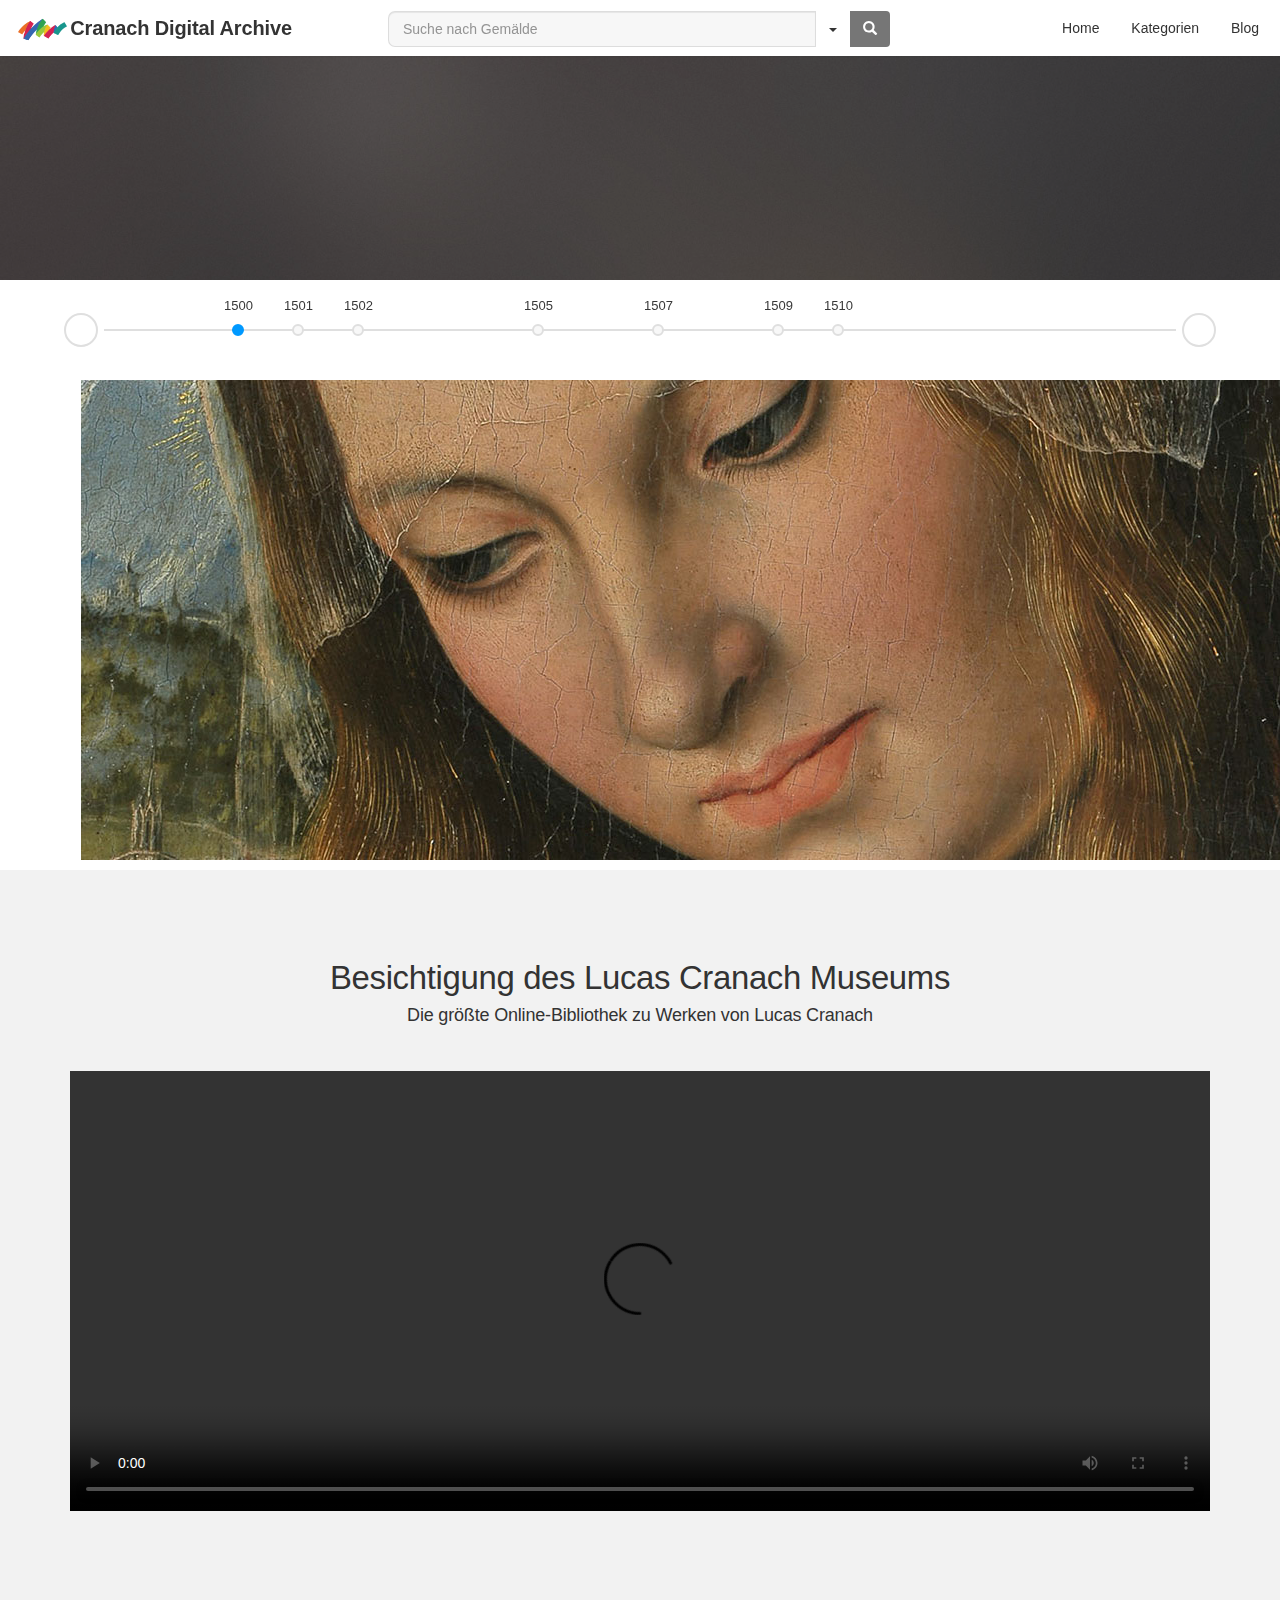
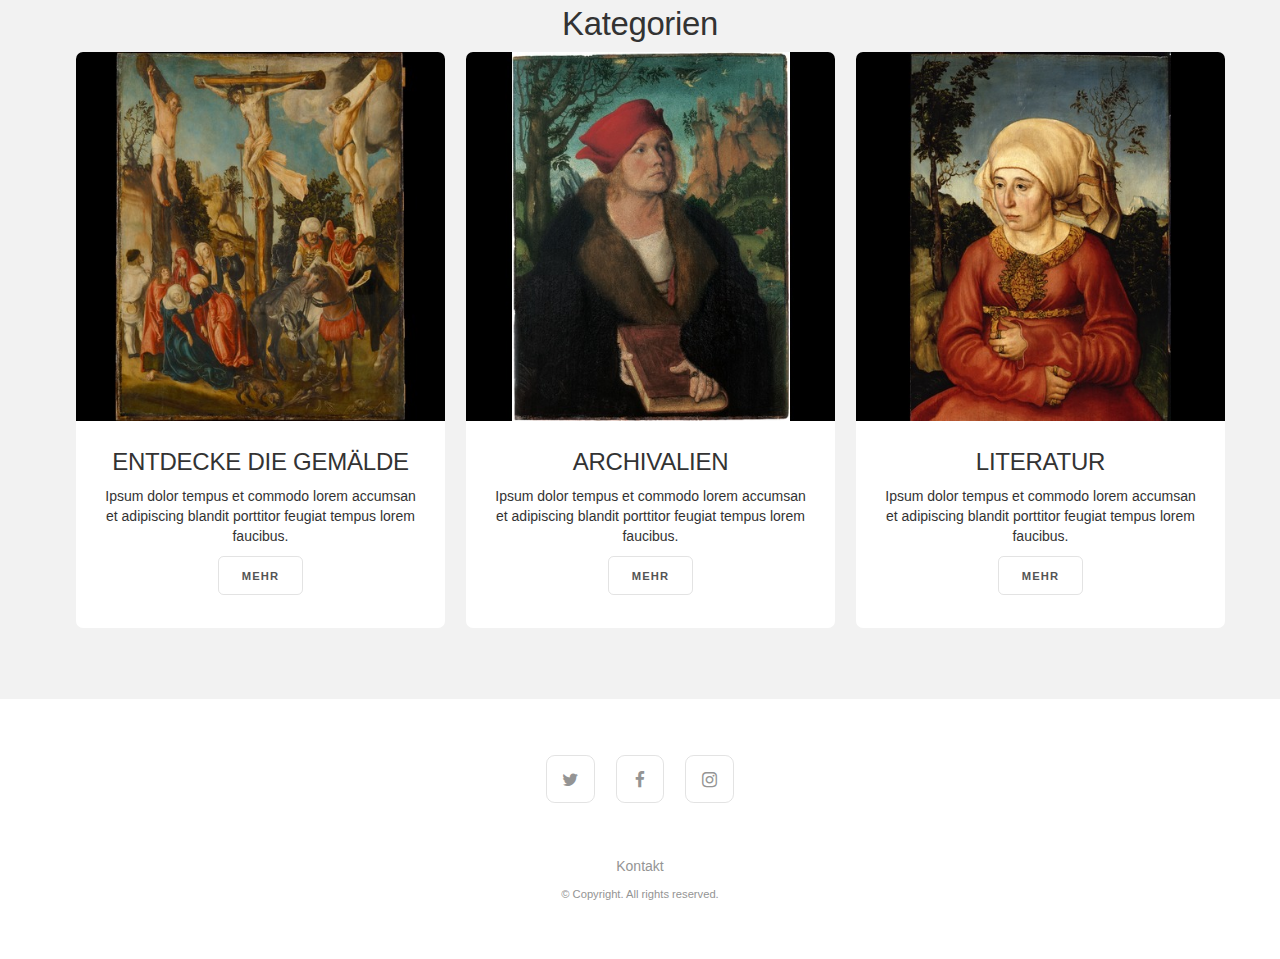
==== commit 3fdd156b: "fixed urls" ====
--- a/index.html
+++ b/index.html
@@ -191,35 +191,35 @@
 				<div class="events-content">
 					<ol>
 						<li class="selected" data-date="1/1/1500">
-							<img src="images/s1.jpg">
+							<a href="/result.html?a=1500"><img src="images/s1.jpg"></a>
 						</li>
 
 						<li data-date="1/1/1501">
-							<img src="images/s2.jpg">
+							<a href="/result.html?a=1501"><img src="images/s2.jpg"></a>
 						</li>
 
 						<li data-date="1/1/1502">
-							<img src="images/s3.jpg">
+							<a href="/result.html?a=1502"><img src="images/s3.jpg"></a>
 						</li>
 
 						<li data-date="1/1/1505">
-							<img src="images/s4.jpg">
+							<a href="/result.html?a=1505"><img src="images/s4.jpg"></a>
 						</li>
 
 						<li data-date="1/1/1507">
-							<img src="images/s5.jpg">
+							<a href="/result.html?a=1507"><img src="images/s5.jpg"></a>
 						</li>
 
 						<li data-date="1/1/1509">
-							<img src="images/s6.jpg">
+							<a href="/result.html?a=1509"><img src="images/s6.jpg">
 						</li>
 
 						<li data-date="1/1/1510">
-							<img src="images/s7.jpg">
+							<a href="/result.html?a=1510"><img src="images/s7.jpg"></a>
 						</li>
 
 						<li data-date="1/1/1520">
-							<img src="images/s2.jpg">
+							<a href="/result.html?a=1520"><img src="images/s2.jpg"></a>
 						</li>
 
 						
@@ -251,31 +251,31 @@
 					<div class="row">
 						<div class="4u 6u(2) 12u$(3)">
 							<article class="box post">
-								<a href="#" class="image fit"><img src="images/cranach-8.jpg" alt="" /></a>
+								<a href="/result.html?a=1502" class="image fit"><img src="images/cranach-8.jpg" alt="" /></a>
 								<h3>ENTDECKE DIE GEMÄLDE</h3>
 								<p>Ipsum dolor tempus et commodo lorem accumsan et adipiscing blandit porttitor feugiat tempus lorem faucibus.</p>
 								<ul class="actions">
-									<li><a href="#" class="button">Mehr</a></li>
+									<li><a href="/result.html?a=1502" class="button">Mehr</a></li>
 								</ul>
 							</article>
 						</div>
 						<div class="4u 6u$(2) 12u$(3)">
 							<article class="box post">
-								<a href="#" class="image fit"><img src="images/cranach-6.jpg" alt="" /></a>
+								<a href="/result.html?a=1507" class="image fit"><img src="images/cranach-6.jpg" alt="" /></a>
 								<h3>ARCHIVALIEN</h3>
 								<p>Ipsum dolor tempus et commodo lorem accumsan et adipiscing blandit porttitor feugiat tempus lorem faucibus.</p>
 								<ul class="actions">
-									<li><a href="#" class="button">Mehr</a></li>
+									<li><a href="/result.html?a=1507" class="button">Mehr</a></li>
 								</ul>
 							</article>
 						</div>
 						<div class="4u$ 6u(2) 12u$(3)">
 							<article class="box post">
-								<a href="#" class="image fit"><img src="images/cranach-9.jpg" alt="" /></a>
+								<a href="/result.html?a=1505" class="image fit"><img src="images/cranach-9.jpg" alt="" /></a>
 								<h3>LITERATUR</h3>
 								<p>Ipsum dolor tempus et commodo lorem accumsan et adipiscing blandit porttitor feugiat tempus lorem faucibus.</p>
 								<ul class="actions">
-									<li><a href="#" class="button">Mehr</a></li>
+									<li><a href="/result.html?a=1505" class="button">Mehr</a></li>
 								</ul>
 							</article>
 						</div>
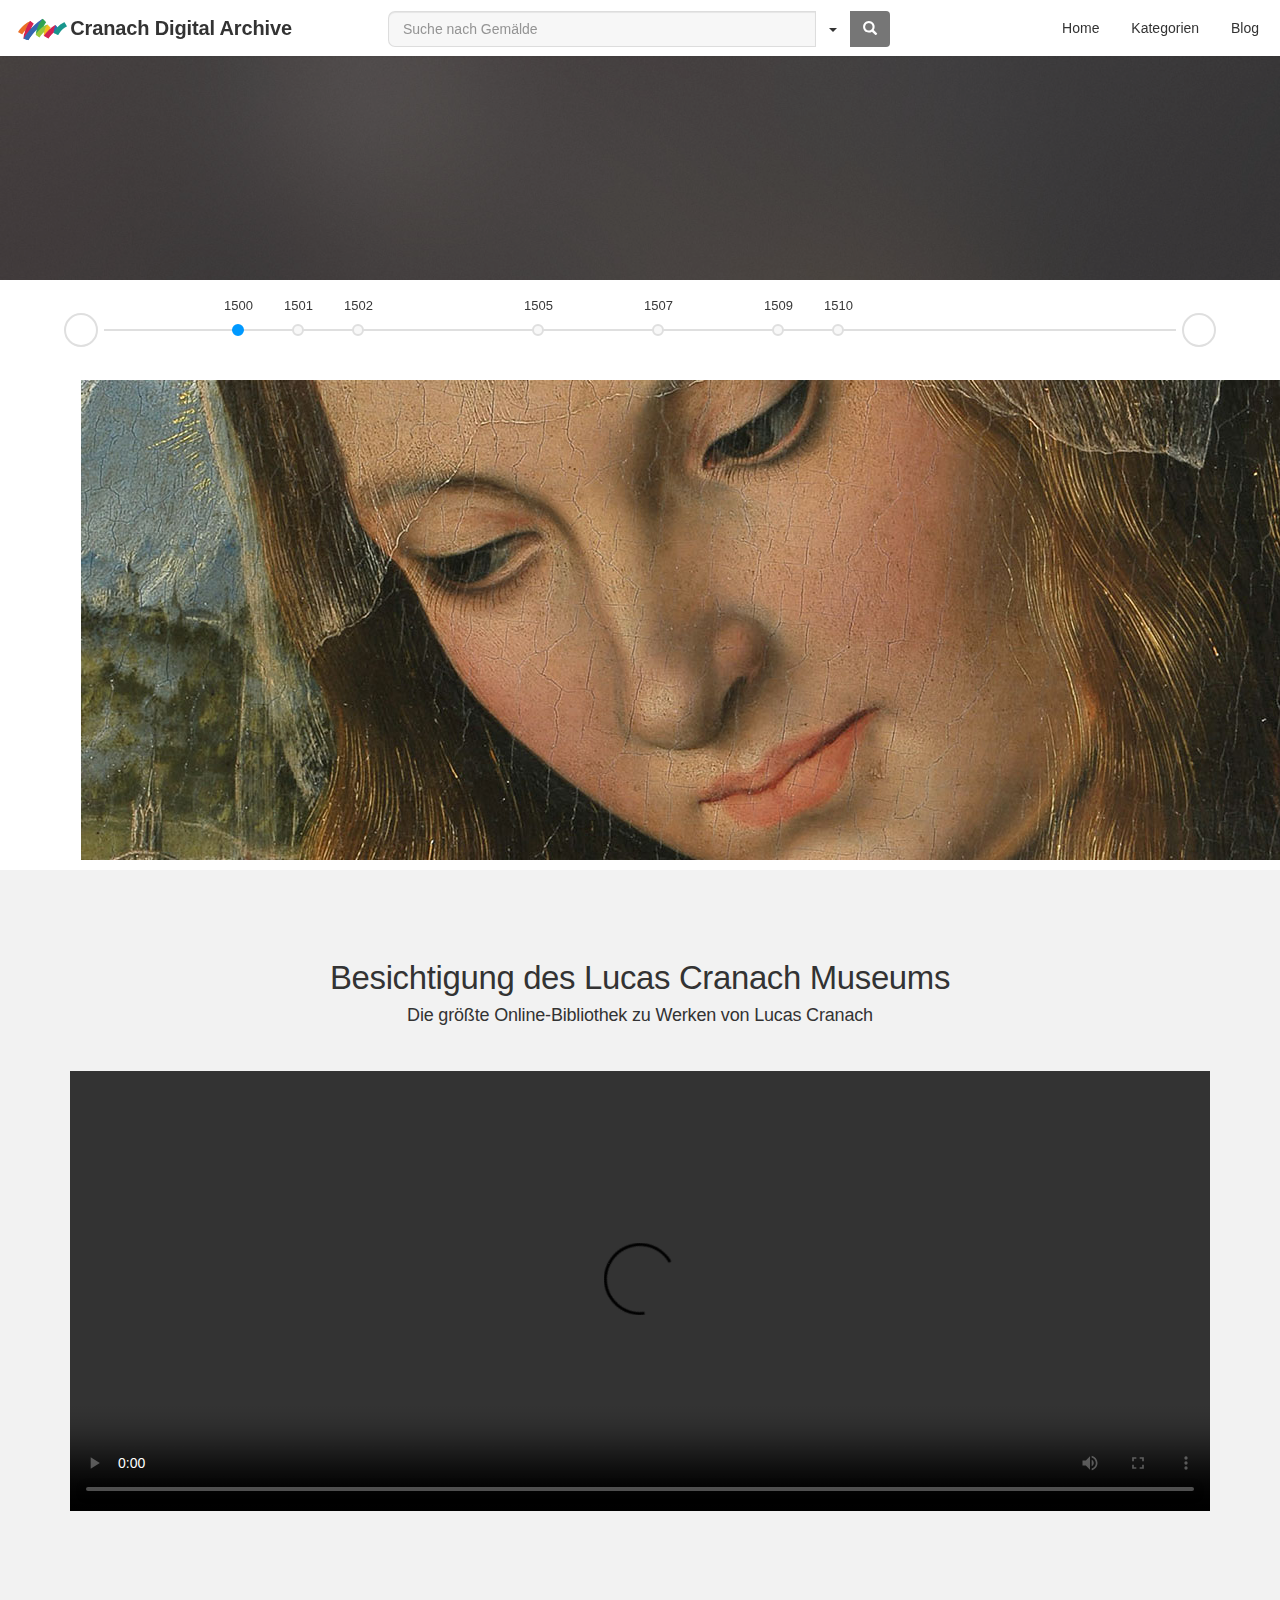
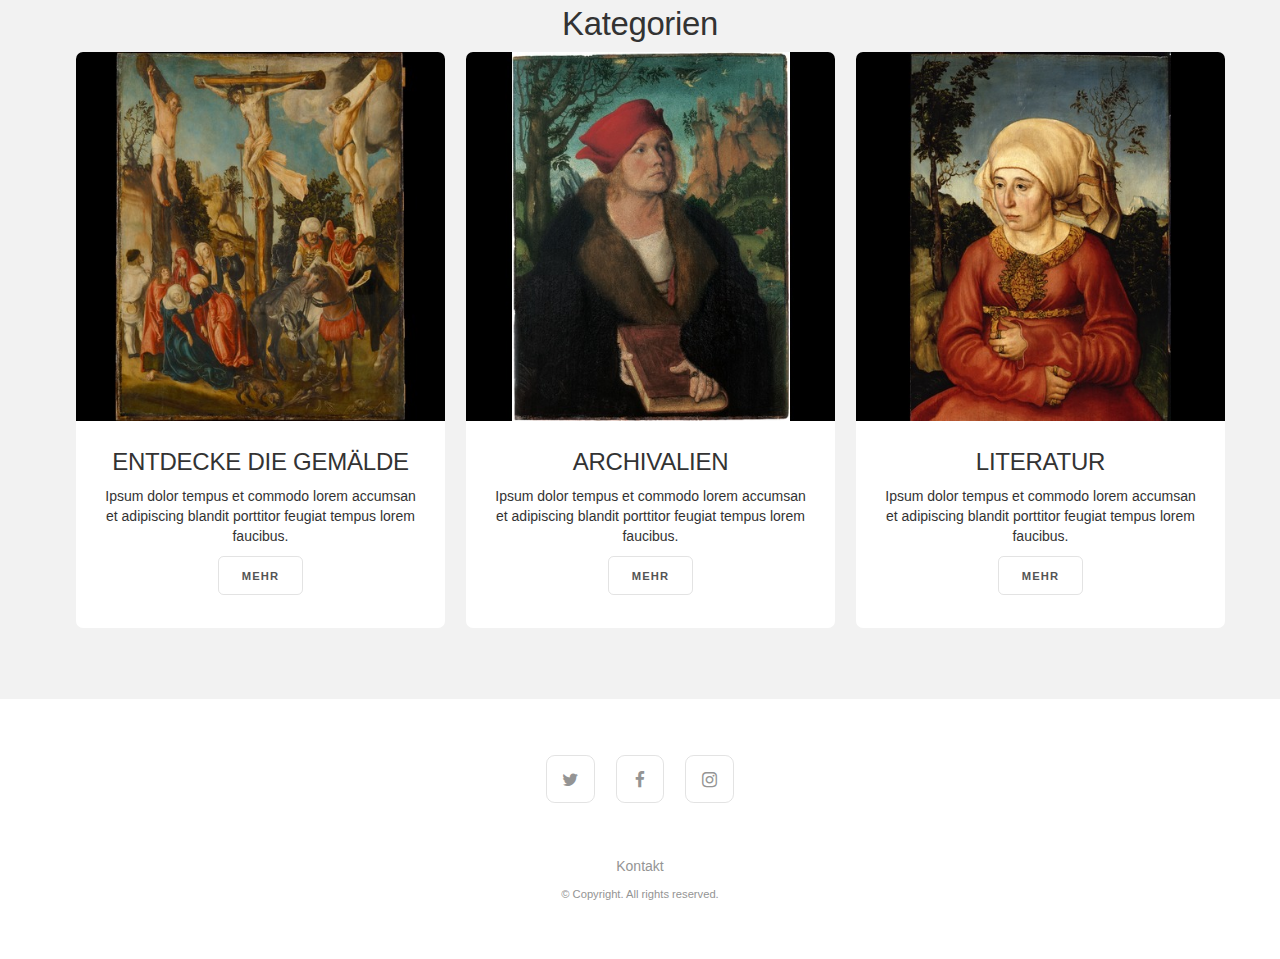
==== commit a2607b9c: "fixed links" ====
--- a/index.html
+++ b/index.html
@@ -191,35 +191,35 @@
 				<div class="events-content">
 					<ol>
 						<li class="selected" data-date="1/1/1500">
-							<a href="/result.html?a=1500"><img src="images/s1.jpg"></a>
+							<a href="/lucas_cranach_Projekt1/result.html?a=1500"><img src="images/s1.jpg"></a>
 						</li>
 
 						<li data-date="1/1/1501">
-							<a href="/result.html?a=1501"><img src="images/s2.jpg"></a>
+							<a href="/lucas_cranach_Projekt1/result.html?a=1501"><img src="images/s2.jpg"></a>
 						</li>
 
 						<li data-date="1/1/1502">
-							<a href="/result.html?a=1502"><img src="images/s3.jpg"></a>
+							<a href="/lucas_cranach_Projekt1/result.html?a=1502"><img src="images/s3.jpg"></a>
 						</li>
 
 						<li data-date="1/1/1505">
-							<a href="/result.html?a=1505"><img src="images/s4.jpg"></a>
+							<a href="/lucas_cranach_Projekt1/result.html?a=1505"><img src="images/s4.jpg"></a>
 						</li>
 
 						<li data-date="1/1/1507">
-							<a href="/result.html?a=1507"><img src="images/s5.jpg"></a>
+							<a href="/lucas_cranach_Projekt1/result.html?a=1507"><img src="images/s5.jpg"></a>
 						</li>
 
 						<li data-date="1/1/1509">
-							<a href="/result.html?a=1509"><img src="images/s6.jpg">
+							<a href="/lucas_cranach_Projekt1/result.html?a=1509"><img src="images/s6.jpg">
 						</li>
 
 						<li data-date="1/1/1510">
-							<a href="/result.html?a=1510"><img src="images/s7.jpg"></a>
+							<a href="/lucas_cranach_Projekt1/result.html?a=1510"><img src="images/s7.jpg"></a>
 						</li>
 
 						<li data-date="1/1/1520">
-							<a href="/result.html?a=1520"><img src="images/s2.jpg"></a>
+							<a href="/lucas_cranach_Projekt1/result.html?a=1520"><img src="images/s2.jpg"></a>
 						</li>
 
 						
@@ -251,31 +251,31 @@
 					<div class="row">
 						<div class="4u 6u(2) 12u$(3)">
 							<article class="box post">
-								<a href="/result.html?a=1502" class="image fit"><img src="images/cranach-8.jpg" alt="" /></a>
+								<a href="/lucas_cranach_Projekt1/result.html?a=1502" class="image fit"><img src="images/cranach-8.jpg" alt="" /></a>
 								<h3>ENTDECKE DIE GEMÄLDE</h3>
 								<p>Ipsum dolor tempus et commodo lorem accumsan et adipiscing blandit porttitor feugiat tempus lorem faucibus.</p>
 								<ul class="actions">
-									<li><a href="/result.html?a=1502" class="button">Mehr</a></li>
+									<li><a href="/lucas_cranach_Projekt1/result.html?a=1502" class="button">Mehr</a></li>
 								</ul>
 							</article>
 						</div>
 						<div class="4u 6u$(2) 12u$(3)">
 							<article class="box post">
-								<a href="/result.html?a=1507" class="image fit"><img src="images/cranach-6.jpg" alt="" /></a>
+								<a href="/lucas_cranach_Projekt1/result.html?a=1507" class="image fit"><img src="images/cranach-6.jpg" alt="" /></a>
 								<h3>ARCHIVALIEN</h3>
 								<p>Ipsum dolor tempus et commodo lorem accumsan et adipiscing blandit porttitor feugiat tempus lorem faucibus.</p>
 								<ul class="actions">
-									<li><a href="/result.html?a=1507" class="button">Mehr</a></li>
+									<li><a href="/lucas_cranach_Projekt1/result.html?a=1507" class="button">Mehr</a></li>
 								</ul>
 							</article>
 						</div>
 						<div class="4u$ 6u(2) 12u$(3)">
 							<article class="box post">
-								<a href="/result.html?a=1505" class="image fit"><img src="images/cranach-9.jpg" alt="" /></a>
+								<a href="/lucas_cranach_Projekt1/result.html?a=1505" class="image fit"><img src="images/cranach-9.jpg" alt="" /></a>
 								<h3>LITERATUR</h3>
 								<p>Ipsum dolor tempus et commodo lorem accumsan et adipiscing blandit porttitor feugiat tempus lorem faucibus.</p>
 								<ul class="actions">
-									<li><a href="/result.html?a=1505" class="button">Mehr</a></li>
+									<li><a href="/lucas_cranach_Projekt1/result.html?a=1505" class="button">Mehr</a></li>
 								</ul>
 							</article>
 						</div>
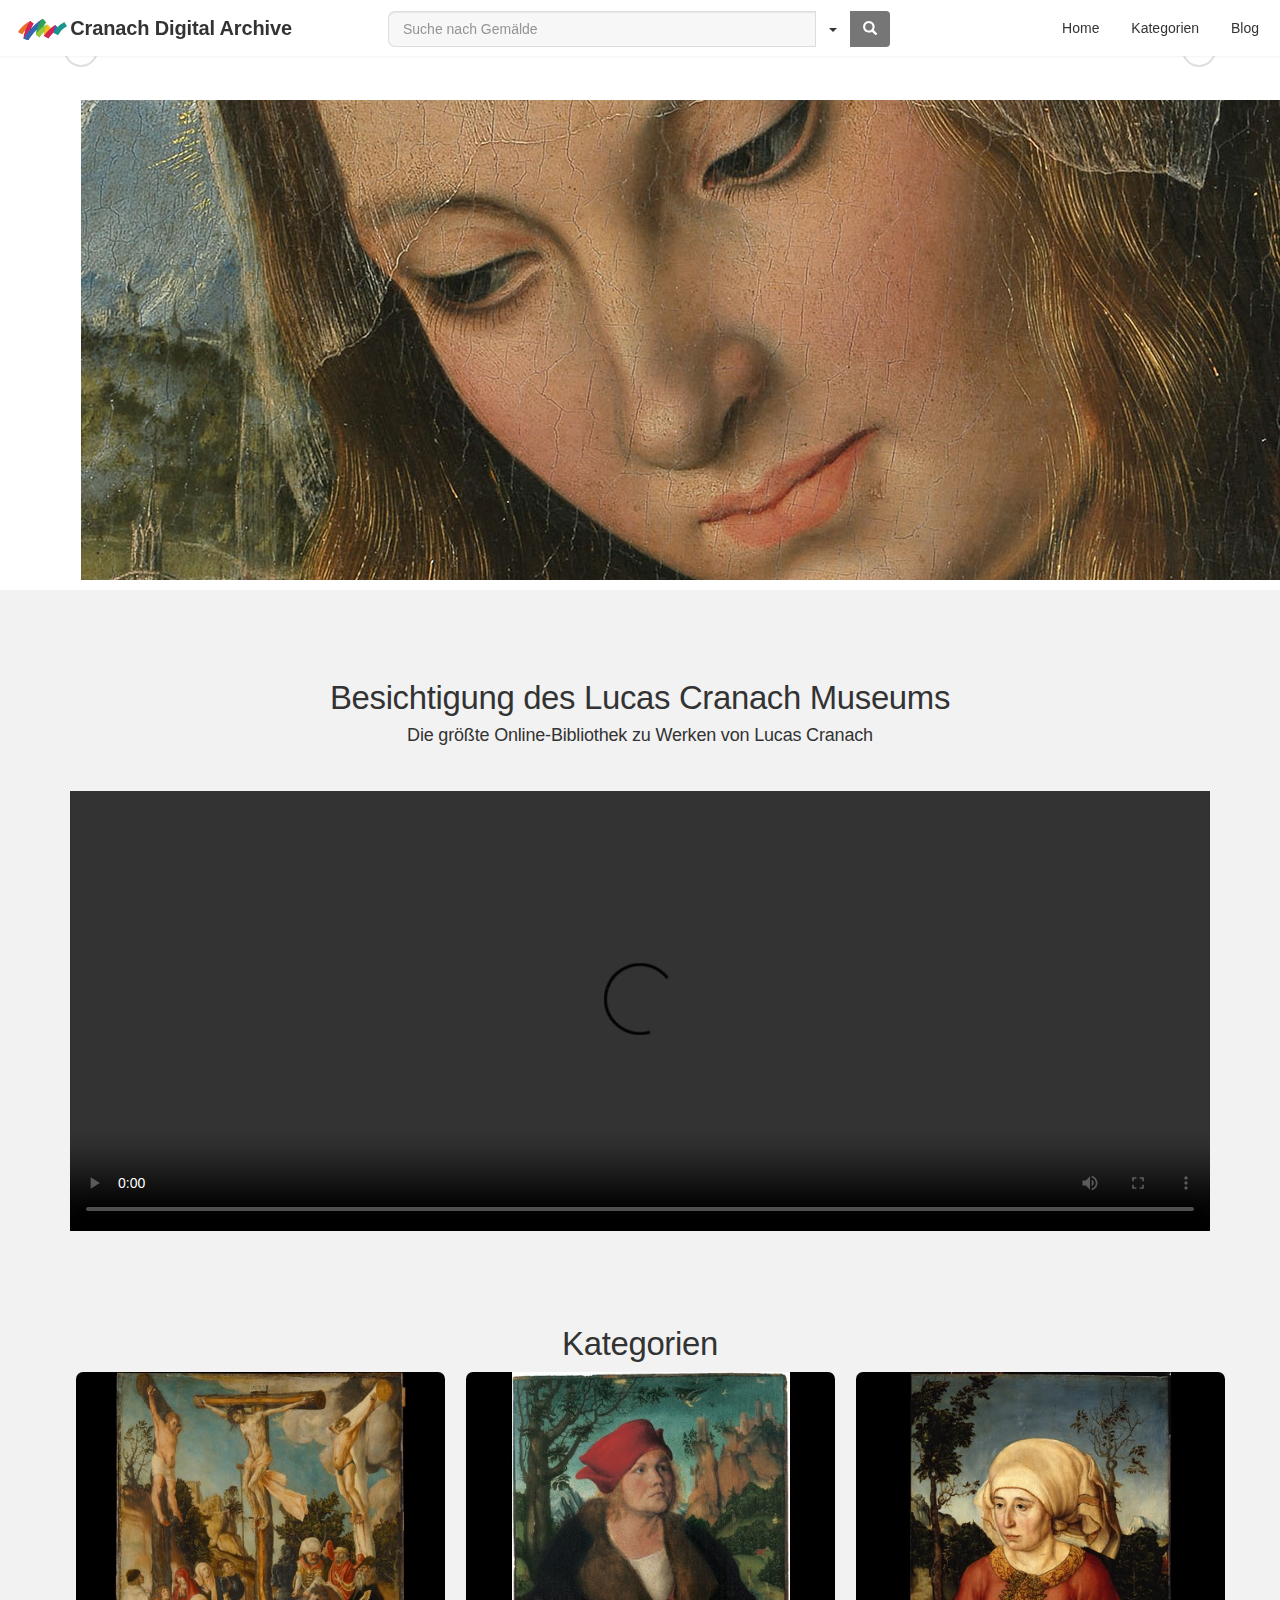
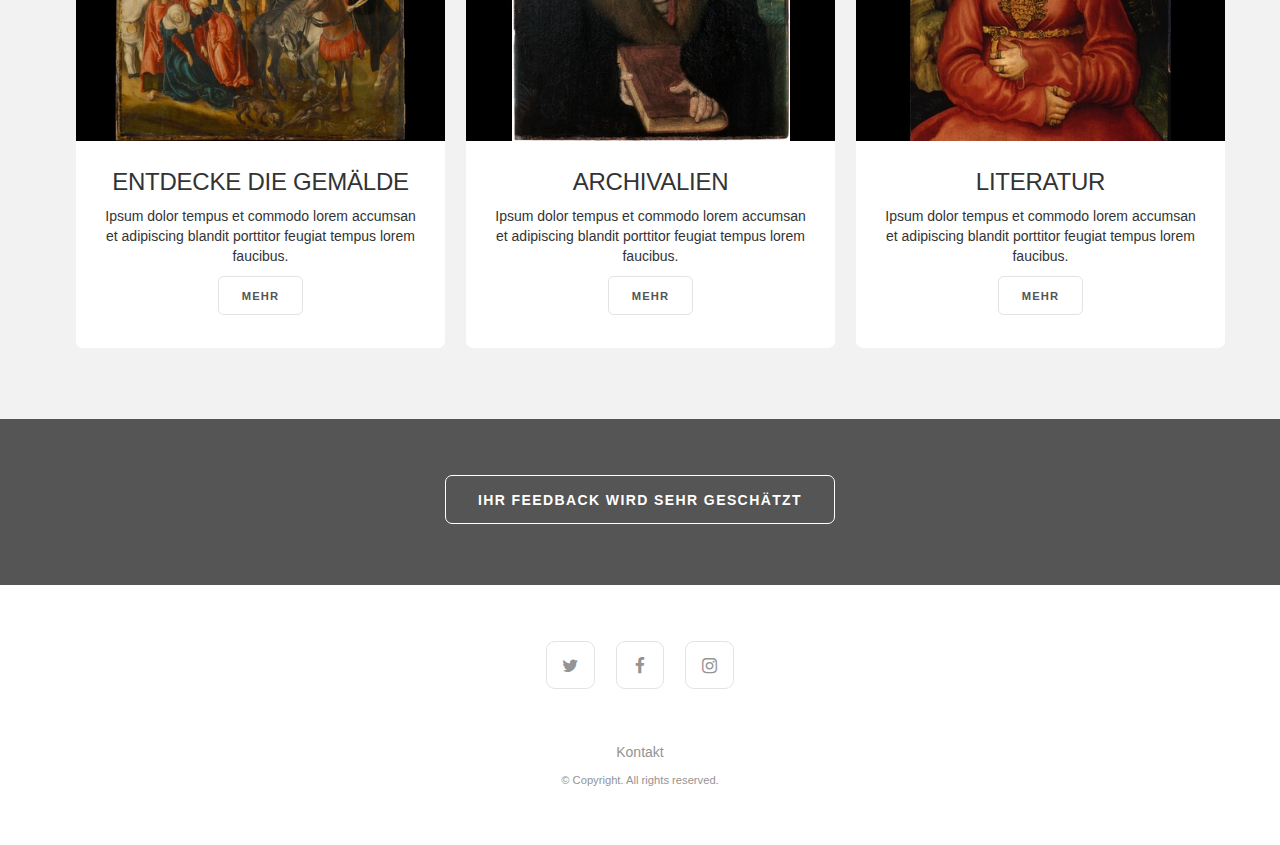
==== commit 8b8084f8: "added feedback link" ====
--- a/index.html
+++ b/index.html
@@ -155,11 +155,6 @@
 	                </div>
 	            </div>
 			</header>
-
-		<!-- Banner -->
-			<section id="banner">
-			</section>
-
 
 			<section class="cd-horizontal-timeline">
 				<div class="timeline">
@@ -282,6 +277,12 @@
 					</div>
 				</div>
 			</section>
+			<!-- CTA -->
+			<section id="cta" class="wrapper style3">
+				<ul class="actions">
+					<li><a href="http://bit.ly/lucas_cranach_feedback" target="_blank" class="button big">Ihr Feedback wird sehr geschätzt</a></li>
+				</ul>
+			</section>
 
 		<!-- Footer -->
 			<footer id="footer">
--- a/css/style.css
+++ b/css/style.css
@@ -1009,7 +1009,7 @@
 		}
 
 		.wrapper.style3 {
-			background: #e0555a;
+			background: #555555;;
 			color: #d1f2f5;
 		}
 
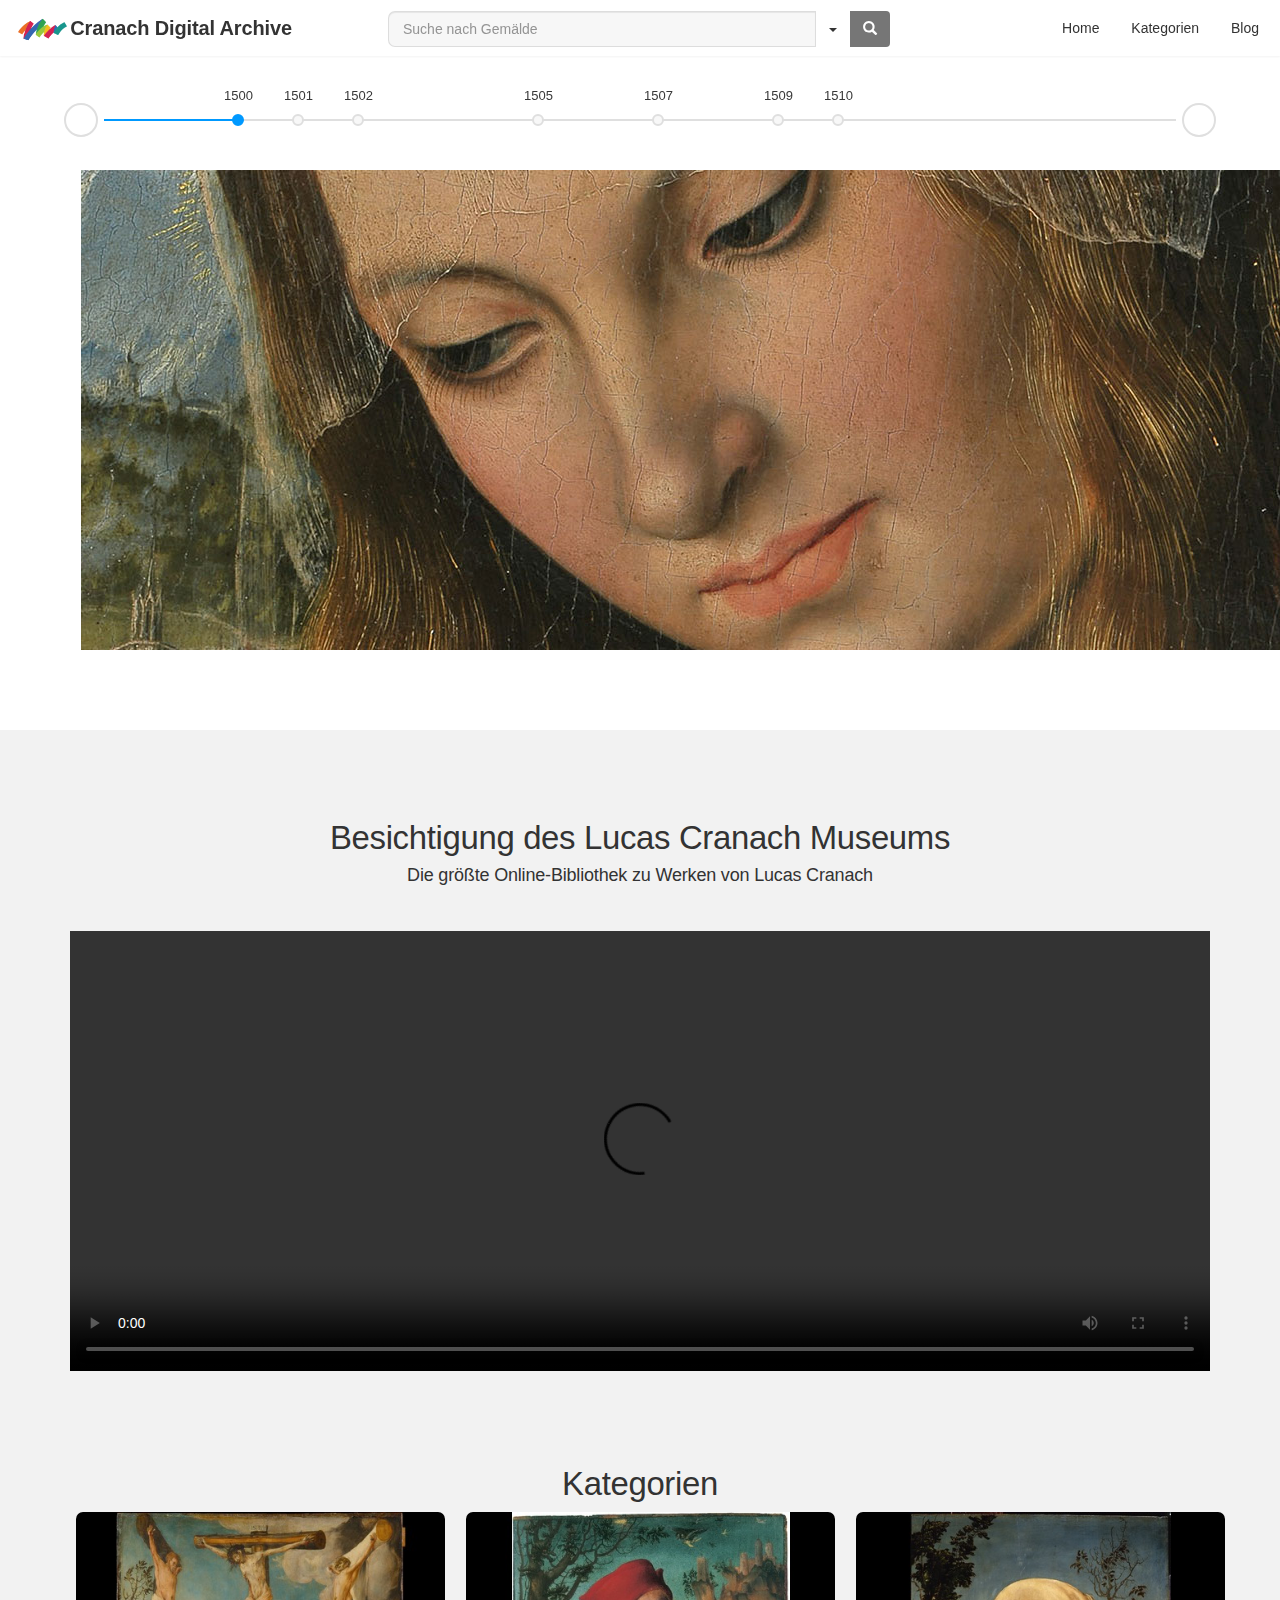
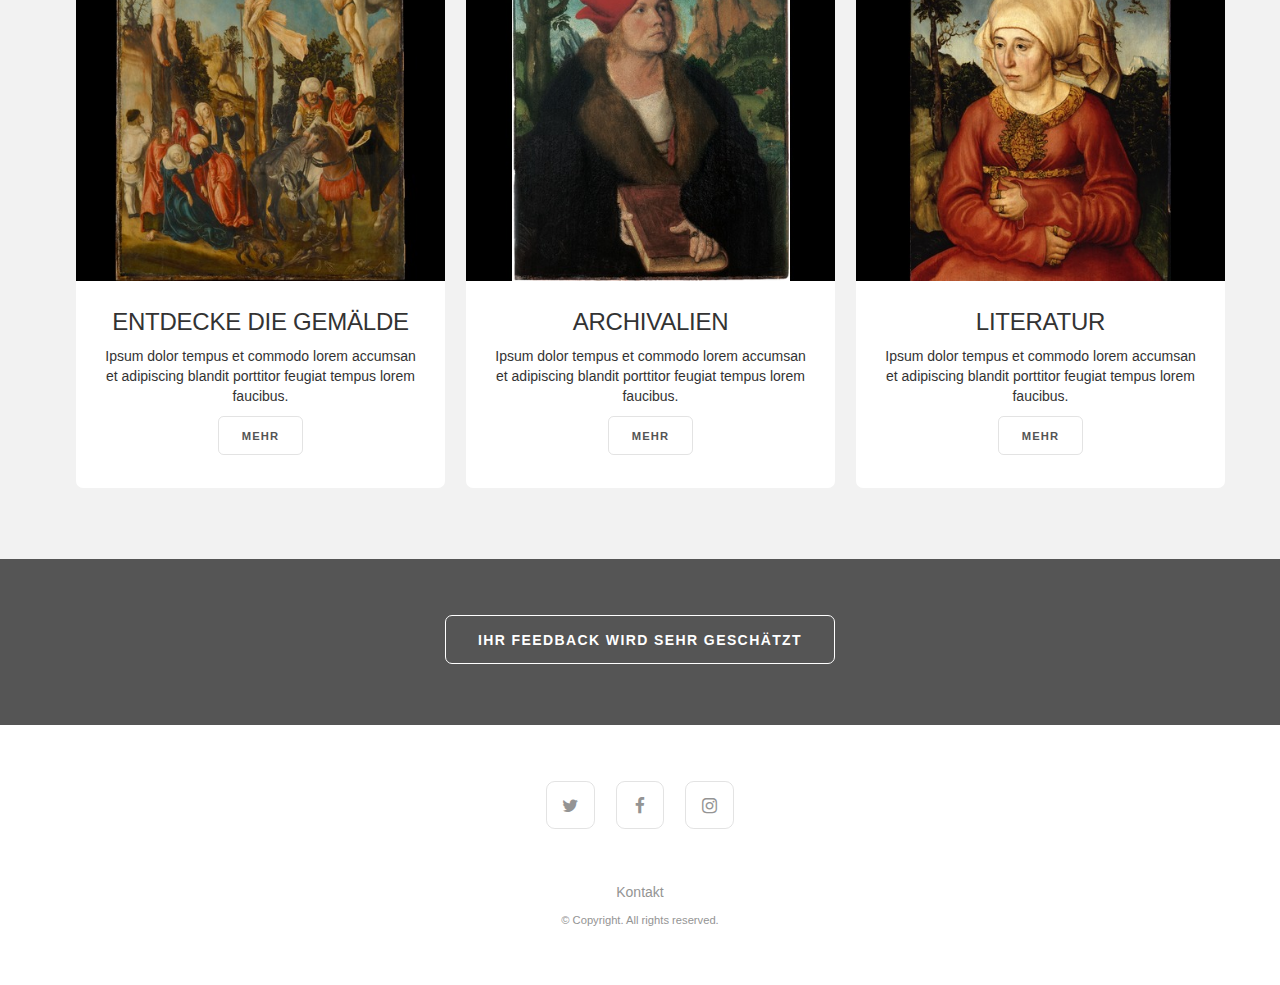
==== commit baeb77d7: "fixed timeline" ====
--- a/index.html
+++ b/index.html
@@ -156,7 +156,7 @@
 	            </div>
 			</header>
 
-			<section class="cd-horizontal-timeline">
+			<section class="cd-horizontal-timeline" style="margin: 5em auto;">
 				<div class="timeline">
 					<div class="events-wrapper">
 						<div class="events">
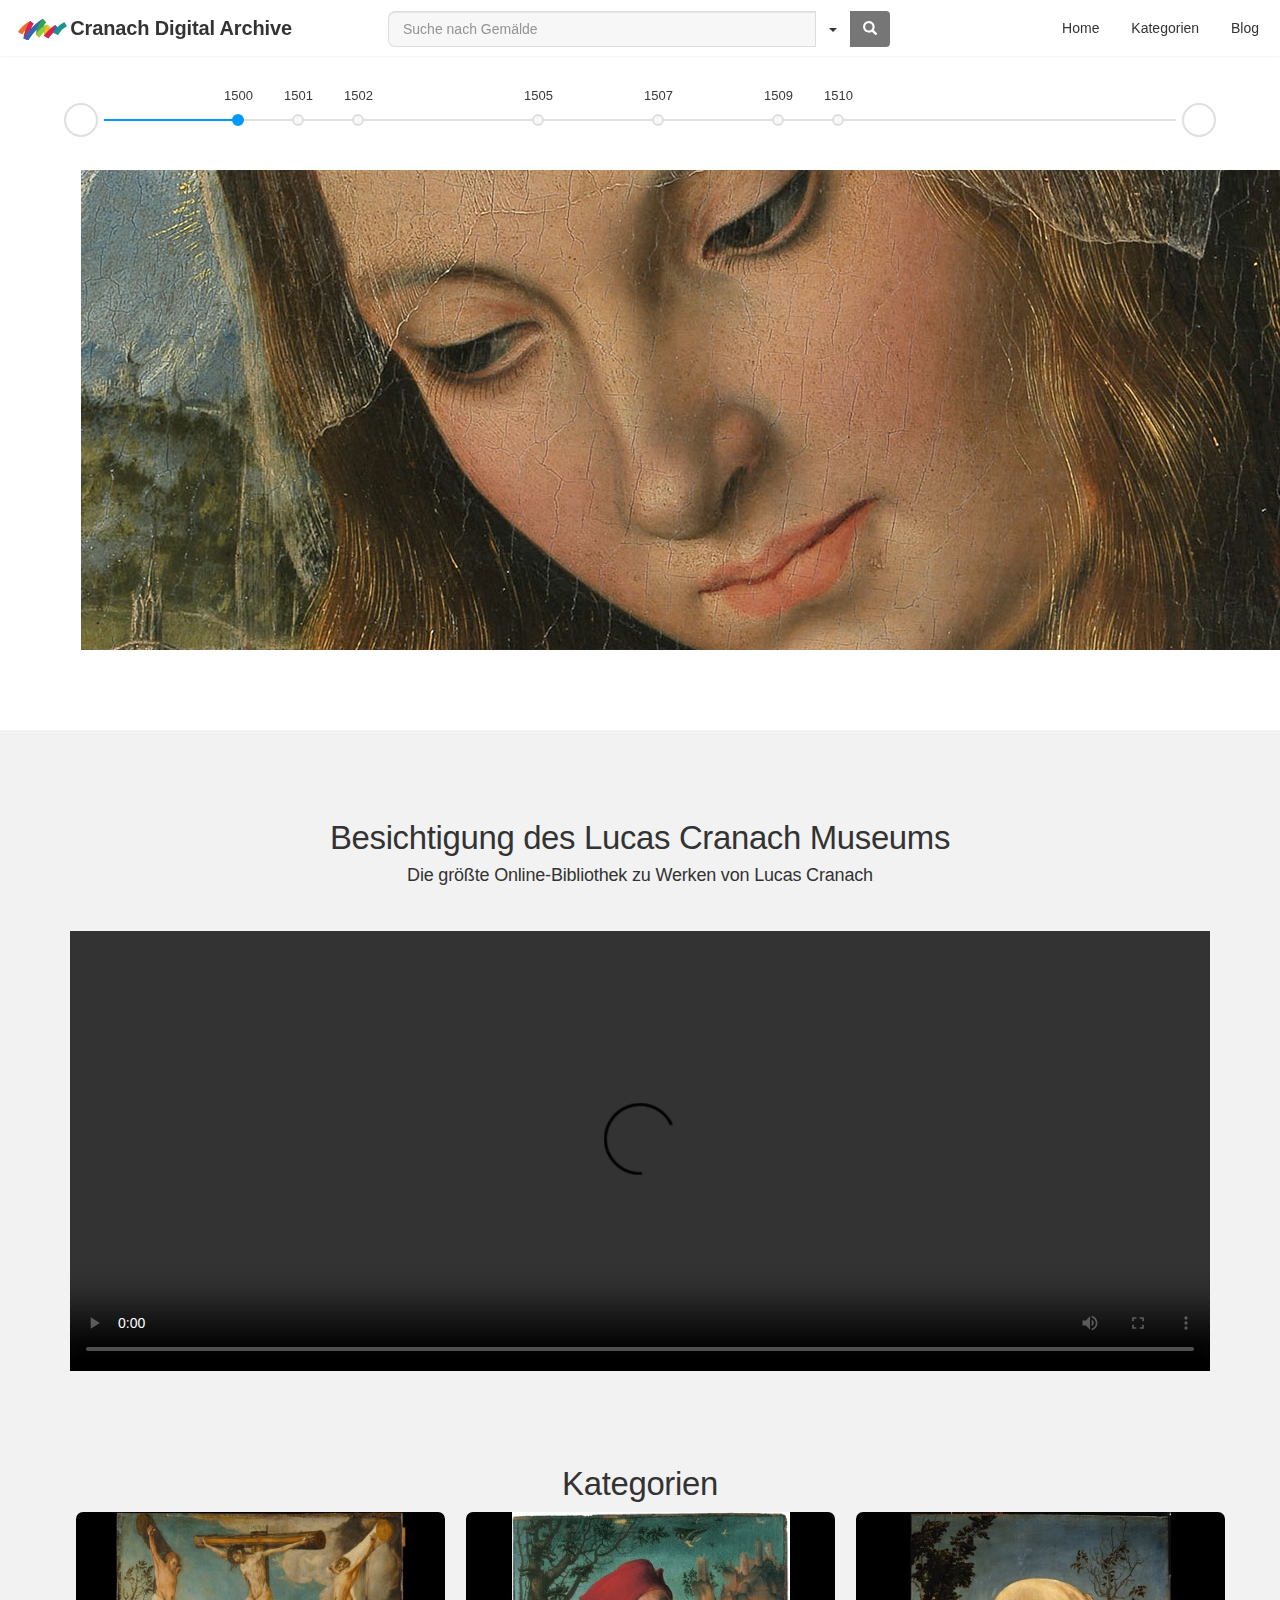
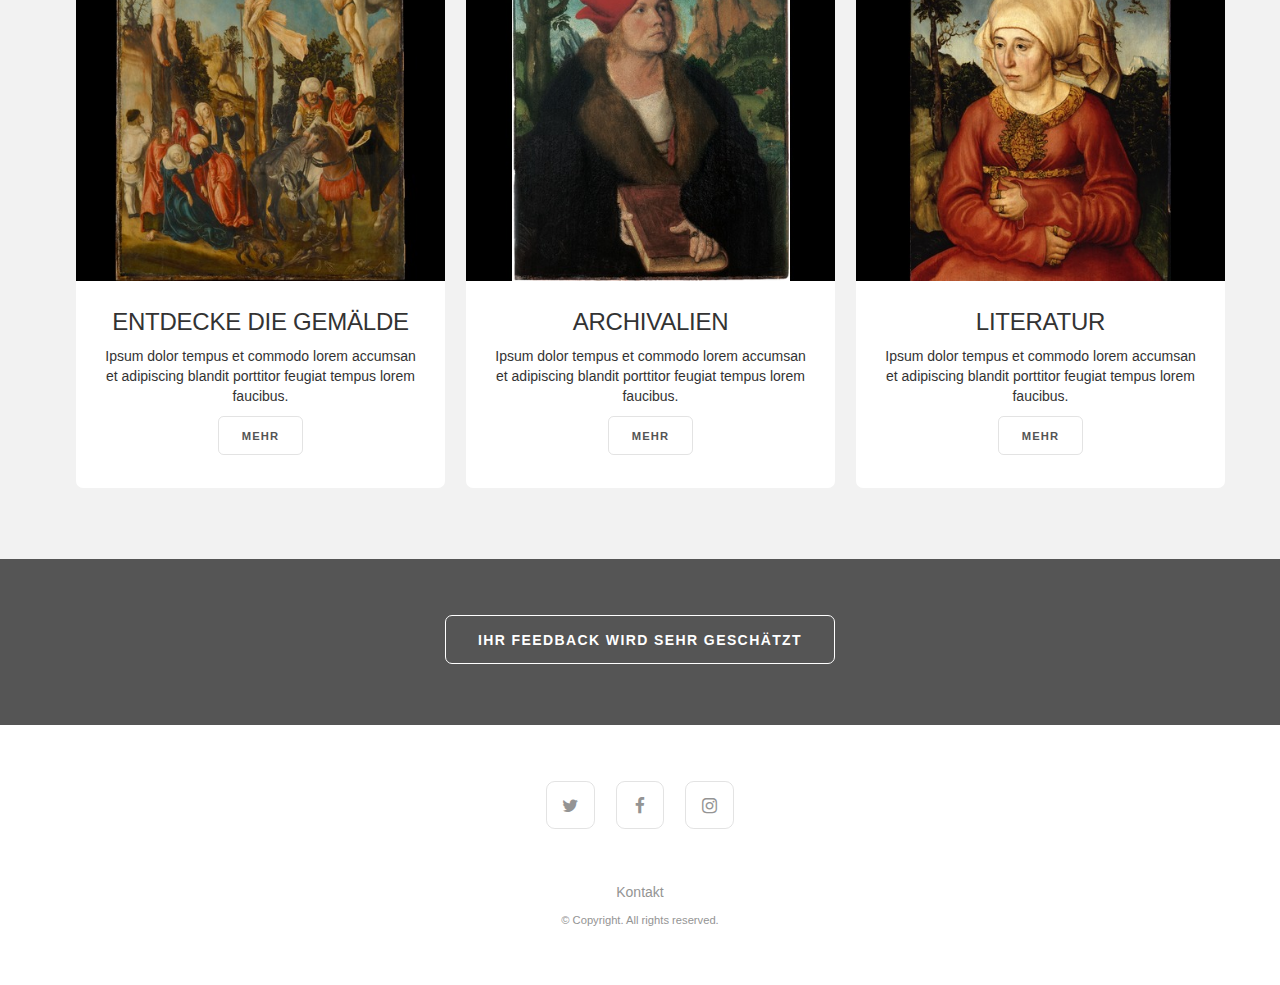
==== commit 54f9a947: "update page titles" ====
--- a/index.html
+++ b/index.html
@@ -2,7 +2,7 @@
 <html>
 	<head>
 		<link rel="icon" href="images/favicon.ico">
-		<title>'Lucas Cranach</title>
+		<title>Lucas Cranach</title>
 		<meta http-equiv="content-type" content="text/html; charset=utf-8" />
 		<meta name="description" content="" />
 		<meta name="keywords" content="" />
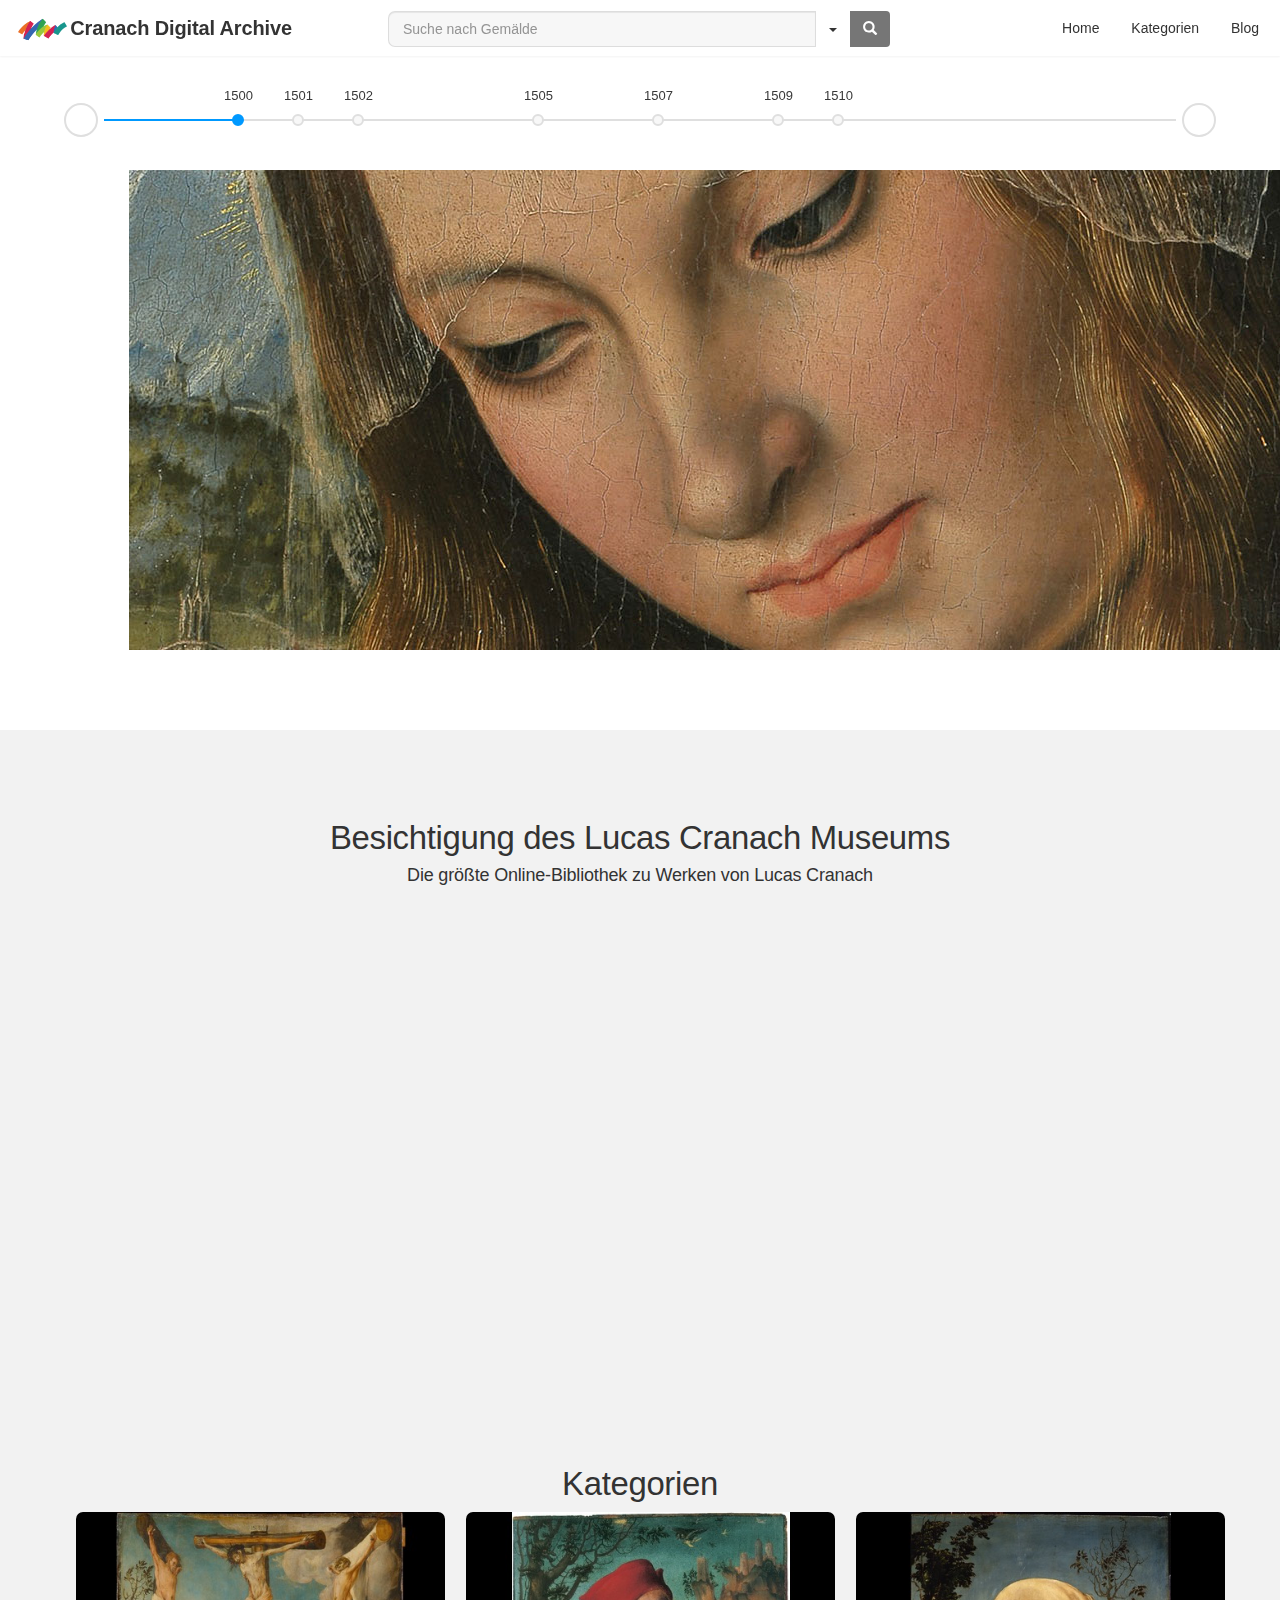
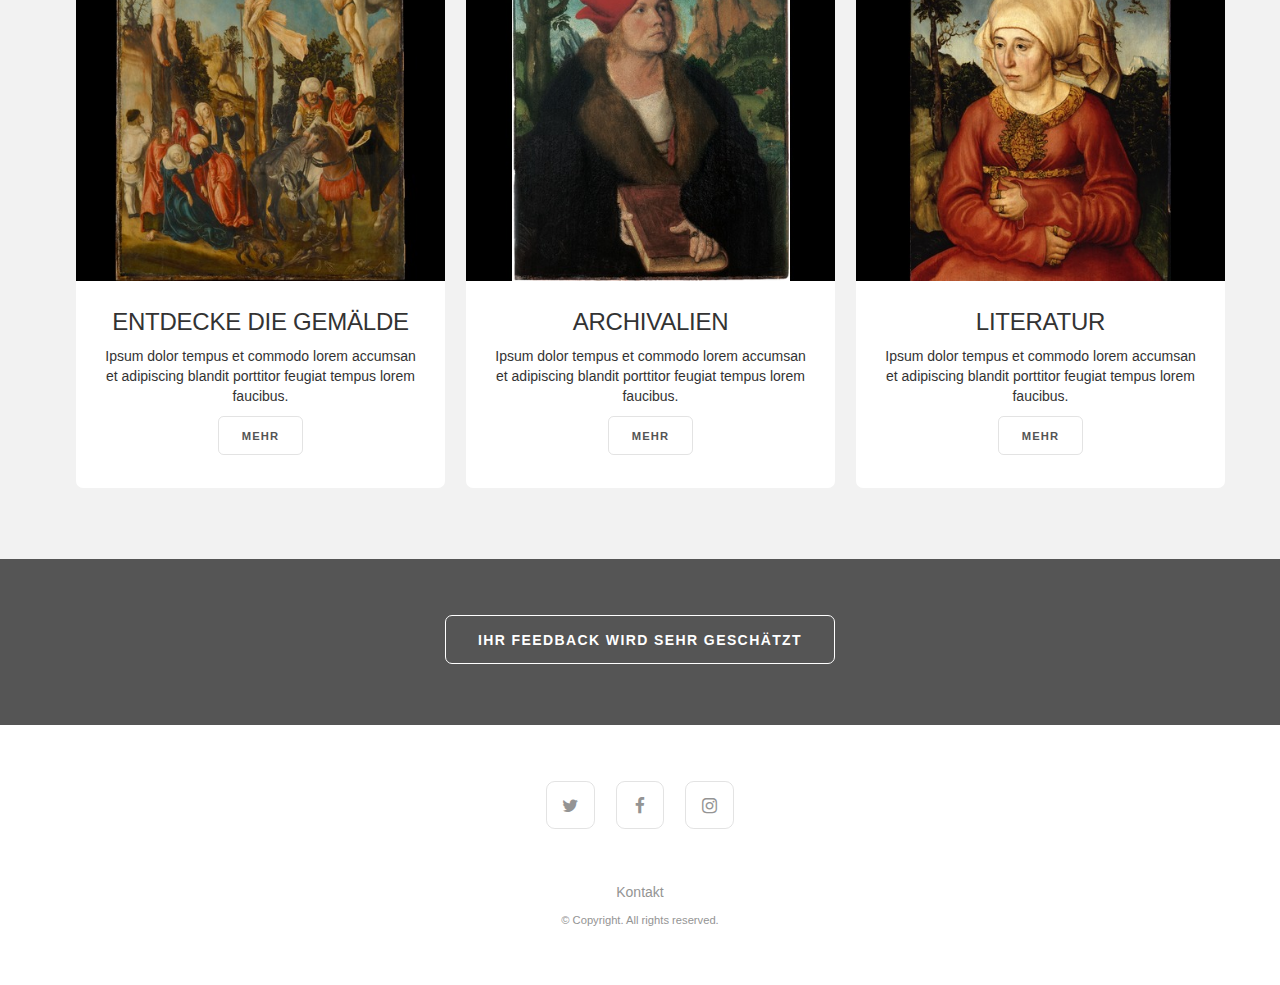
==== commit e6c97703: "Update index.html" ====
--- a/index.html
+++ b/index.html
@@ -229,11 +229,11 @@
 						<h2>Besichtigung des Lucas Cranach Museums</h2>
 						<h4 style="margin-bottom: 45px;">Die größte Online-Bibliothek zu Werken von Lucas Cranach</h4>
 					</header>
-
-					<video width="100%" height="440" controls>
+					<iframe width="100%" height="440" src="http://lucascranach.org/application/files/5015/2207/5888/GLSD160501_001_CranachCDA_01S_MP4-low.mp4" frameborder="0" allowfullscreen></iframe>
+					<!--video width="100%" height="440" controls>
 					  <source src="http://lucascranach.org/application/files/5015/2207/5888/GLSD160501_001_CranachCDA_01S_MP4-low.mp4" type="video/mp4">
 					Your browser does not support the video tag.
-					</video>
+					</video-->
 				</div>
 			</section>
 			
--- a/css/style.css
+++ b/css/style.css
@@ -1623,7 +1623,7 @@
   -ms-transform: translateX(-100%);
   -o-transform: translateX(-100%);
   transform: translateX(-100%);
-  padding: 0 5%;
+  padding: 0 8.8%;
   opacity: 0;
   -webkit-animation-duration: 0.4s;
   -moz-animation-duration: 0.4s;
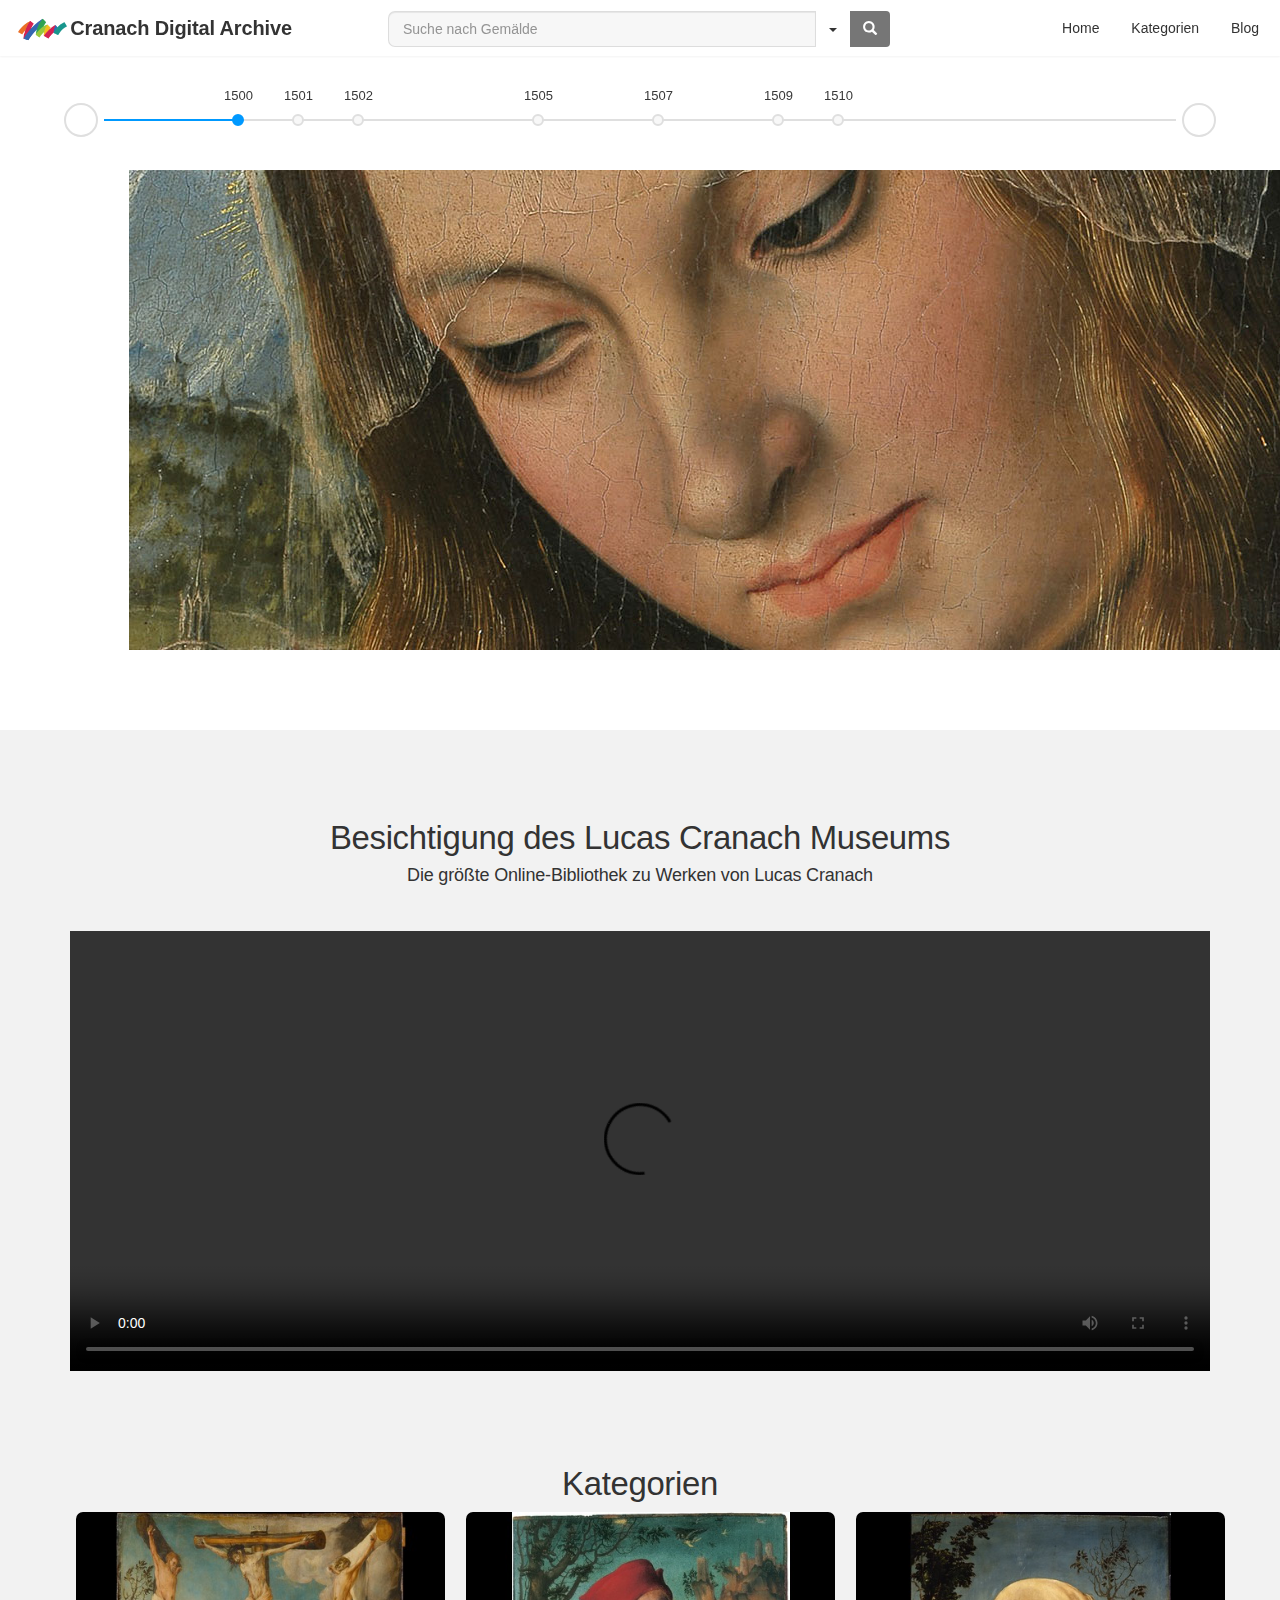
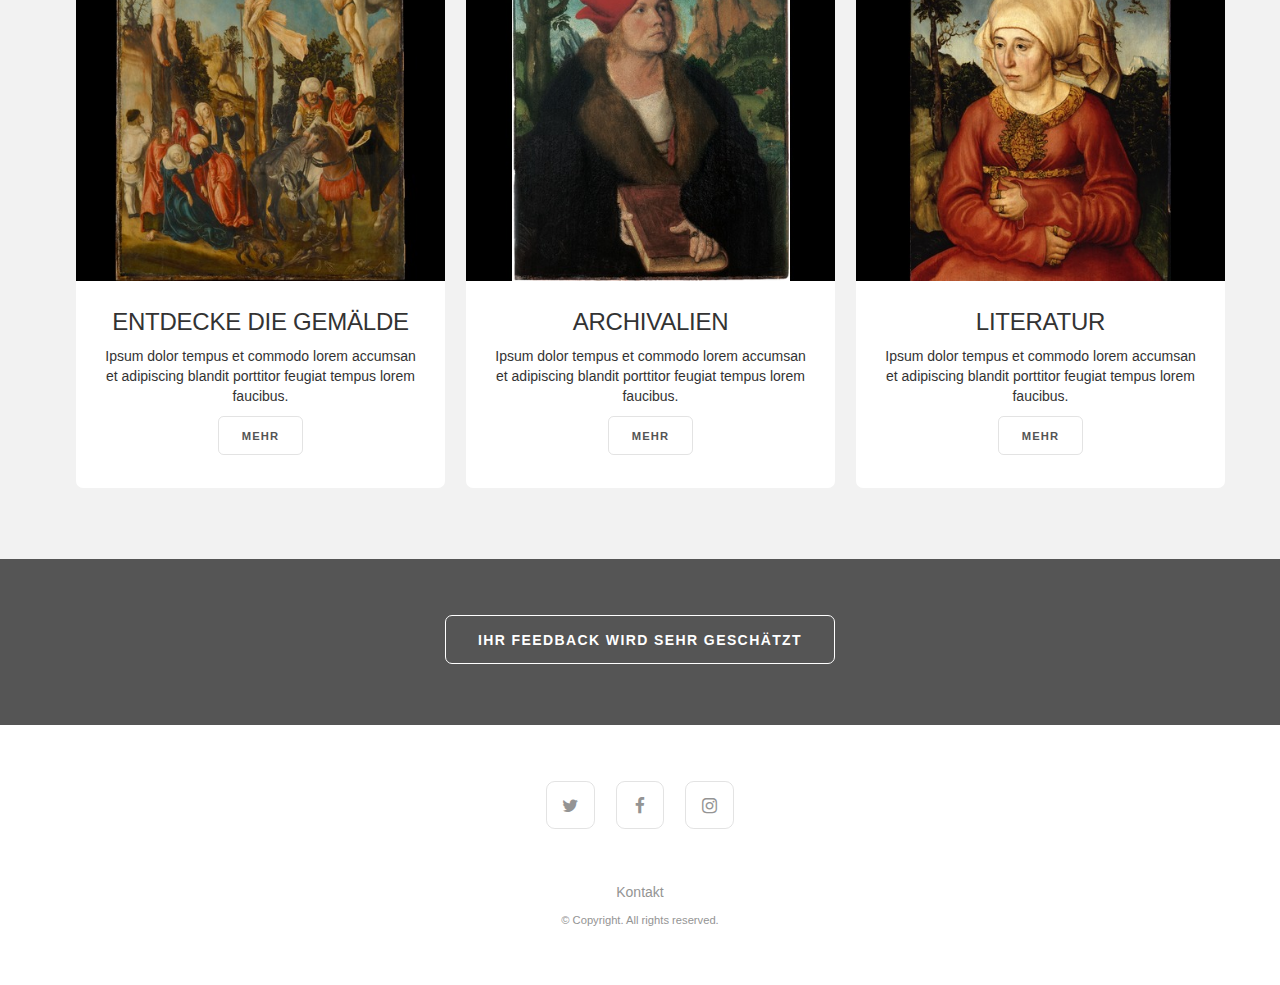
==== commit 6f8c11d4: "Update index.html" ====
--- a/index.html
+++ b/index.html
@@ -229,11 +229,10 @@
 						<h2>Besichtigung des Lucas Cranach Museums</h2>
 						<h4 style="margin-bottom: 45px;">Die größte Online-Bibliothek zu Werken von Lucas Cranach</h4>
 					</header>
-					<iframe width="100%" height="440" src="http://lucascranach.org/application/files/5015/2207/5888/GLSD160501_001_CranachCDA_01S_MP4-low.mp4" frameborder="0" allowfullscreen></iframe>
-					<!--video width="100%" height="440" controls>
+
+					<video width="100%" height="440" controls>
 					  <source src="http://lucascranach.org/application/files/5015/2207/5888/GLSD160501_001_CranachCDA_01S_MP4-low.mp4" type="video/mp4">
-					Your browser does not support the video tag.
-					</video-->
+					</video>
 				</div>
 			</section>
 			
